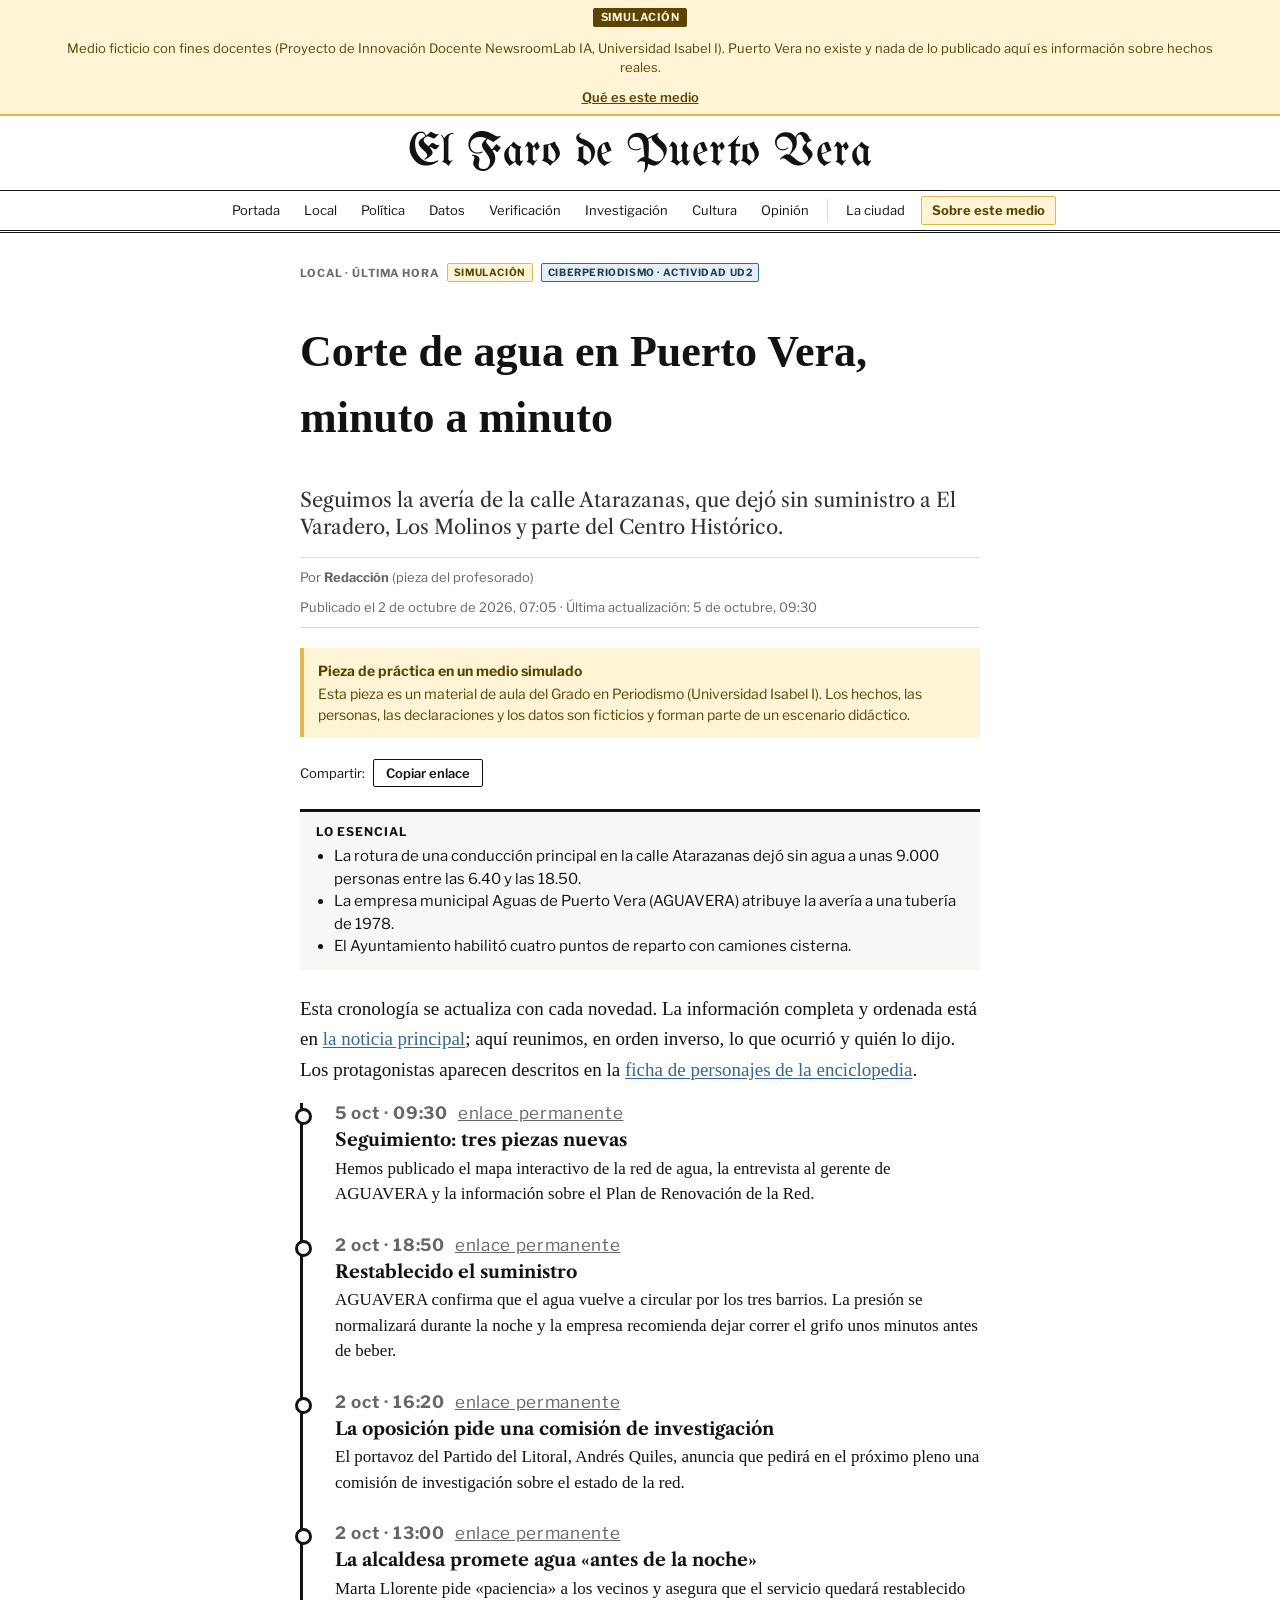
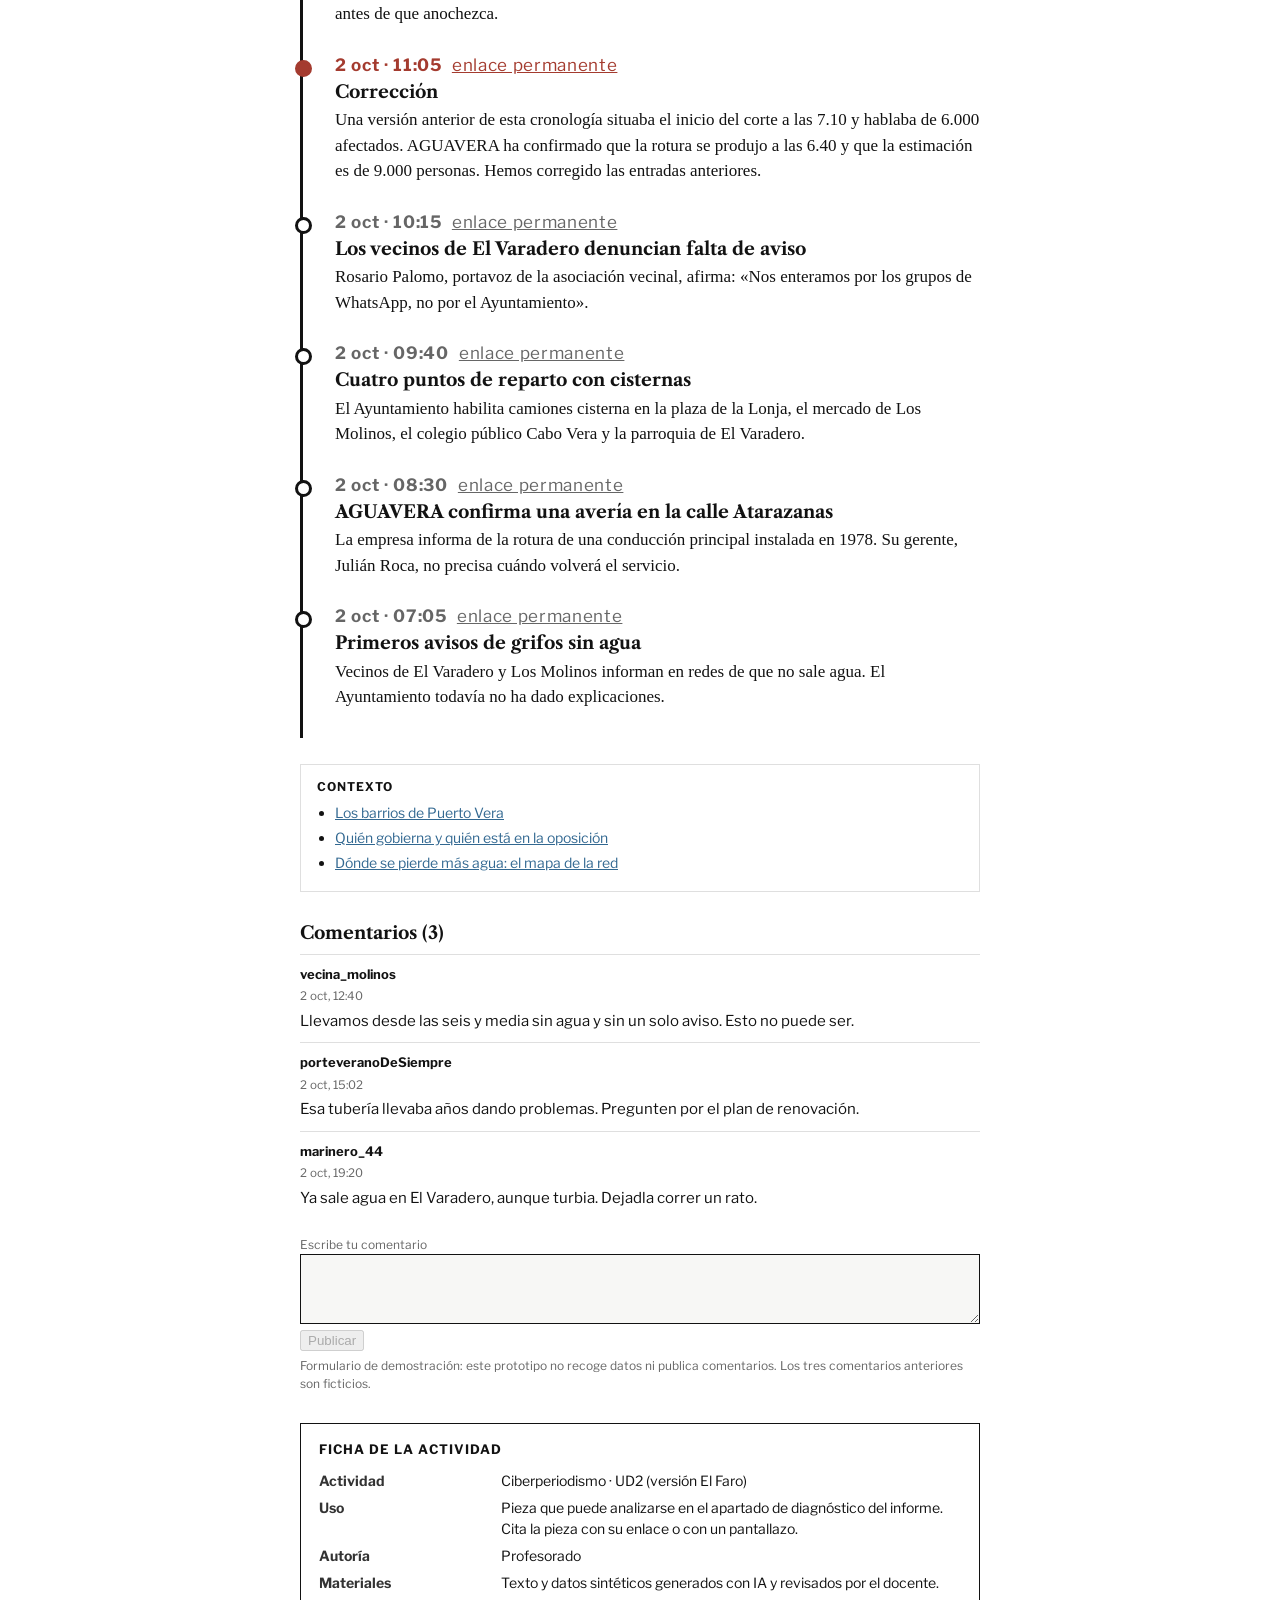
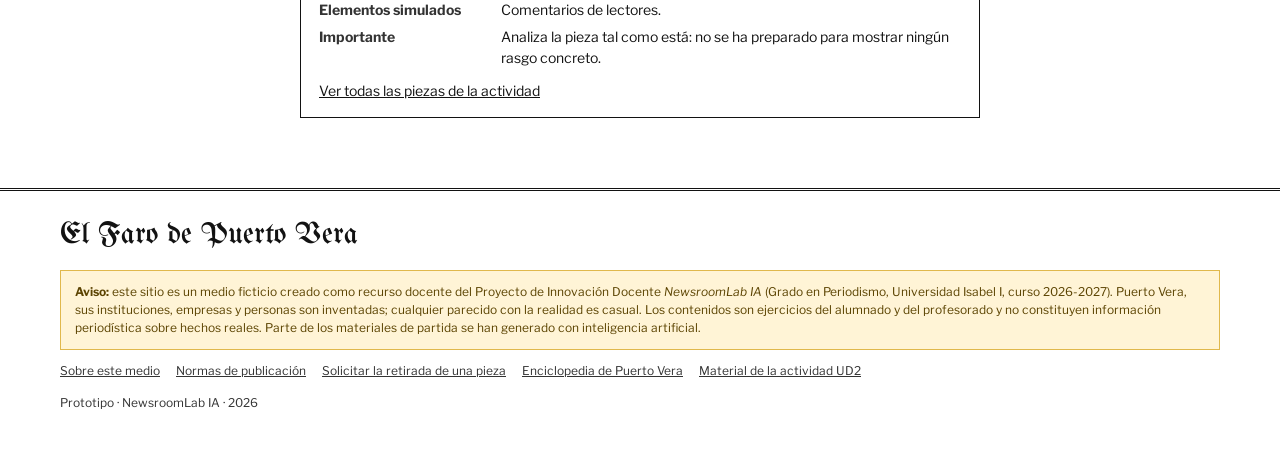
==== 2026-10-corte-agua-cronologia.html @ e2a590fd "Piezas de la actividad UD2 de Ciberperiodismo y retirada de etiquetas de módulo - Añade cuatro pieza" ====
<!doctype html>
<html lang="es">
<head>
<meta charset="utf-8">
<meta name="viewport" content="width=device-width, initial-scale=1">
<meta name="robots" content="noindex, nofollow">
<title>[Simulación] Corte de agua en Puerto Vera, minuto a minuto · El Faro de Puerto Vera</title>
<meta name="description" content="Cronología del corte de agua de la calle Atarazanas. Pieza de práctica de un medio ficticio (NewsroomLab IA, Universidad Isabel I). No describe hechos reales.">
<link rel="preconnect" href="https://fonts.googleapis.com">
<link rel="preconnect" href="https://fonts.gstatic.com" crossorigin>
<link href="https://fonts.googleapis.com/css2?family=Libre+Caslon+Text:ital,wght@0,400;0,700;1,400&family=Libre+Franklin:wght@400;600;700&family=UnifrakturMaguntia&display=swap" rel="stylesheet">
<link rel="stylesheet" href="assets/css/style.css">
<link rel="stylesheet" href="assets/css/actividad.css">
</head>
<body>

<div class="sim-bar" role="note">
  <div class="wrap">
    <strong>SIMULACIÓN</strong>
    <span>Medio ficticio con fines docentes (Proyecto de Innovación Docente NewsroomLab IA, Universidad Isabel I). Puerto Vera no existe y nada de lo publicado aquí es información sobre hechos reales.</span>
    <a href="sobre.html">Qué es este medio</a>
  </div>
</div>

<header class="wrap">
  <div class="masthead" style="padding-top:14px">
    <a href="index.html"><h1 style="font-size:clamp(30px,5vw,46px)">El Faro de Puerto Vera</h1></a>
  </div>
</header>

<nav class="mainnav" aria-label="Secciones" style="margin-top:10px;border-top:1px solid #121212">
  <div class="wrap">
    <ul>
      <li><a href="index.html">Portada</a></li>
      <li><a href="index.html#local">Local</a></li>
      <li><a href="index.html#local">Política</a></li>
      <li><a href="index.html#datos">Datos</a></li>
      <li><a href="index.html#verificacion">Verificación</a></li>
      <li><a href="index.html#investigacion">Investigación</a></li>
      <li><a href="index.html#cultura">Cultura</a></li>
      <li><a href="index.html#opinion">Opinión</a></li>
      <li class="sep" aria-hidden="true"></li>
      <li><a href="puerto-vera.html">La ciudad</a></li>
      <li><a href="sobre.html" class="about">Sobre este medio</a></li>
    </ul>
  </div>
</nav>

<main class="wrap">
  <article class="article">
    <p class="kicker">Local · Última hora <span class="badge-sim">Simulación</span> <span class="badge-act">Ciberperiodismo · Actividad UD2</span></p>
    <h1 class="hl hl-xl">Corte de agua en Puerto Vera, minuto a minuto</h1>
    <p class="dek">Seguimos la avería de la calle Atarazanas, que dejó sin suministro a El Varadero, Los Molinos y parte del Centro Histórico.</p>

    <div class="meta">
      <span>Por <strong>Redacción</strong> (pieza del profesorado)</span>
      <span>Publicado el 2 de octubre de 2026, 07:05 · Última actualización: 5 de octubre, 09:30</span>
    </div>

    <div class="inline-sim">
      <strong>Pieza de práctica en un medio simulado</strong>
      Esta pieza es un material de aula del Grado en Periodismo (Universidad Isabel I). Los hechos, las personas, las declaraciones y los datos son ficticios y forman parte de un escenario didáctico.
    </div>

    <div class="share-row">
      <span>Compartir:</span>
      <button type="button" id="copy-link">Copiar enlace</button>
      <span id="copy-ok" class="ok" role="status" aria-live="polite"></span>
    </div>

    <div class="keypoints">
      <h2>Lo esencial</h2>
      <ul>
        <li>La rotura de una conducción principal en la calle Atarazanas dejó sin agua a unas 9.000 personas entre las 6.40 y las 18.50.</li>
        <li>La empresa municipal <a href="puerto-vera.html#economia">Aguas de Puerto Vera (AGUAVERA)</a> atribuye la avería a una tubería de 1978.</li>
        <li>El Ayuntamiento habilitó cuatro puntos de reparto con camiones cisterna.</li>
      </ul>
    </div>

    <div class="body">
      <p>Esta cronología se actualiza con cada novedad. La información completa y ordenada está en <a href="noticia.html">la noticia principal</a>; aquí reunimos, en orden inverso, lo que ocurrió y quién lo dijo. Los protagonistas aparecen descritos en la <a href="puerto-vera.html#personajes">ficha de personajes de la enciclopedia</a>.</p>
    </div>

    <ol class="timeline" aria-label="Cronología, de lo más reciente a lo más antiguo">
      <li id="h0905-5">
        <p class="when"><span>5 oct · 09:30</span><a class="perma" href="#h0905-5">enlace permanente</a></p>
        <h3>Seguimiento: tres piezas nuevas</h3>
        <p>Hemos publicado el <a href="2026-10-red-agua-mapa-interactivo.html">mapa interactivo de la red de agua</a>, la <a href="2026-10-entrevista-gerente-aguavera.html">entrevista al gerente de AGUAVERA</a> y la información sobre el <a href="2026-10-plan-renovacion-red-agua.html">Plan de Renovación de la Red</a>.</p>
      </li>
      <li id="h1850">
        <p class="when"><span>2 oct · 18:50</span><a class="perma" href="#h1850">enlace permanente</a></p>
        <h3>Restablecido el suministro</h3>
        <p>AGUAVERA confirma que el agua vuelve a circular por los tres barrios. La presión se normalizará durante la noche y la empresa recomienda dejar correr el grifo unos minutos antes de beber.</p>
      </li>
      <li id="h1620">
        <p class="when"><span>2 oct · 16:20</span><a class="perma" href="#h1620">enlace permanente</a></p>
        <h3>La oposición pide una comisión de investigación</h3>
        <p>El portavoz del Partido del Litoral, Andrés Quiles, anuncia que pedirá en el próximo pleno una comisión de investigación sobre el estado de la red.</p>
      </li>
      <li id="h1300">
        <p class="when"><span>2 oct · 13:00</span><a class="perma" href="#h1300">enlace permanente</a></p>
        <h3>La alcaldesa promete agua «antes de la noche»</h3>
        <p>Marta Llorente pide «paciencia» a los vecinos y asegura que el servicio quedará restablecido antes de que anochezca.</p>
      </li>
      <li id="h1105" class="fix">
        <p class="when"><span>2 oct · 11:05</span><a class="perma" href="#h1105">enlace permanente</a></p>
        <h3>Corrección</h3>
        <p>Una versión anterior de esta cronología situaba el inicio del corte a las 7.10 y hablaba de 6.000 afectados. AGUAVERA ha confirmado que la rotura se produjo a las 6.40 y que la estimación es de 9.000 personas. Hemos corregido las entradas anteriores.</p>
      </li>
      <li id="h1015">
        <p class="when"><span>2 oct · 10:15</span><a class="perma" href="#h1015">enlace permanente</a></p>
        <h3>Los vecinos de El Varadero denuncian falta de aviso</h3>
        <p>Rosario Palomo, portavoz de la asociación vecinal, afirma: «Nos enteramos por los grupos de WhatsApp, no por el Ayuntamiento».</p>
      </li>
      <li id="h0940">
        <p class="when"><span>2 oct · 09:40</span><a class="perma" href="#h0940">enlace permanente</a></p>
        <h3>Cuatro puntos de reparto con cisternas</h3>
        <p>El Ayuntamiento habilita camiones cisterna en la plaza de la Lonja, el mercado de Los Molinos, el colegio público Cabo Vera y la parroquia de El Varadero.</p>
      </li>
      <li id="h0830">
        <p class="when"><span>2 oct · 08:30</span><a class="perma" href="#h0830">enlace permanente</a></p>
        <h3>AGUAVERA confirma una avería en la calle Atarazanas</h3>
        <p>La empresa informa de la rotura de una conducción principal instalada en 1978. Su gerente, Julián Roca, no precisa cuándo volverá el servicio.</p>
      </li>
      <li id="h0705">
        <p class="when"><span>2 oct · 07:05</span><a class="perma" href="#h0705">enlace permanente</a></p>
        <h3>Primeros avisos de grifos sin agua</h3>
        <p>Vecinos de El Varadero y Los Molinos informan en redes de que no sale agua. El Ayuntamiento todavía no ha dado explicaciones.</p>
      </li>
    </ol>

    <aside class="sidebox" aria-label="Contexto">
      <h2>Contexto</h2>
      <ul>
        <li><a href="puerto-vera.html#geografia">Los barrios de Puerto Vera</a></li>
        <li><a href="puerto-vera.html#politica">Quién gobierna y quién está en la oposición</a></li>
        <li><a href="2026-10-red-agua-mapa-interactivo.html">Dónde se pierde más agua: el mapa de la red</a></li>
      </ul>
    </aside>

    <section class="comments" aria-label="Comentarios">
      <h2>Comentarios (3)</h2>
      <div class="c"><b>vecina_molinos</b> <small>2 oct, 12:40</small><p>Llevamos desde las seis y media sin agua y sin un solo aviso. Esto no puede ser.</p></div>
      <div class="c"><b>porteveranoDeSiempre</b> <small>2 oct, 15:02</small><p>Esa tubería llevaba años dando problemas. Pregunten por el plan de renovación.</p></div>
      <div class="c"><b>marinero_44</b> <small>2 oct, 19:20</small><p>Ya sale agua en El Varadero, aunque turbia. Dejadla correr un rato.</p></div>
      <form onsubmit="return false" aria-label="Formulario de comentario (demostración)">
        <label for="cm1" class="demo">Escribe tu comentario</label>
        <textarea id="cm1" disabled></textarea>
        <button type="button" disabled>Publicar</button>
        <p class="demo">Formulario de demostración: este prototipo no recoge datos ni publica comentarios. Los tres comentarios anteriores son ficticios.</p>
      </form>
    </section>

    <section class="brief-card" aria-label="Ficha de la actividad">
      <h2>Ficha de la actividad</h2>
      <dl>
        <dt>Actividad</dt><dd>Ciberperiodismo · UD2 (versión El Faro)</dd>
        <dt>Uso</dt><dd>Pieza que puede analizarse en el apartado de diagnóstico del informe. Cita la pieza con su enlace o con un pantallazo.</dd>
        <dt>Autoría</dt><dd>Profesorado</dd>
        <dt>Materiales</dt><dd>Texto y datos sintéticos generados con IA y revisados por el docente.</dd>
        <dt>Elementos simulados</dt><dd>Comentarios de lectores.</dd>
        <dt>Importante</dt><dd>Analiza la pieza tal como está: no se ha preparado para mostrar ningún rasgo concreto.</dd>
      </dl>
      <p style="margin:12px 0 0"><a class="inl" href="ciberperiodismo-ud2.html" style="text-decoration:underline">Ver todas las piezas de la actividad</a></p>
    </section>

  </article>
</main>

<footer class="site-footer">
  <div class="wrap">
    <p class="footer-name">El Faro de Puerto Vera</p>
    <div class="legal">
      <strong>Aviso:</strong> este sitio es un medio ficticio creado como recurso docente del Proyecto de Innovación Docente <em>NewsroomLab IA</em> (Grado en Periodismo, Universidad Isabel I, curso 2026-2027). Puerto Vera, sus instituciones, empresas y personas son inventadas; cualquier parecido con la realidad es casual. Los contenidos son ejercicios del alumnado y del profesorado y no constituyen información periodística sobre hechos reales. Parte de los materiales de partida se han generado con inteligencia artificial.
    </div>
    <nav aria-label="Pie">
      <a href="sobre.html">Sobre este medio</a>
      <a href="sobre.html#normas">Normas de publicación</a>
      <a href="sobre.html#retirada">Solicitar la retirada de una pieza</a>
      <a href="puerto-vera.html">Enciclopedia de Puerto Vera</a>
      <a href="ciberperiodismo-ud2.html">Material de la actividad UD2</a>
    </nav>
    <p style="margin-top:14px">Prototipo · NewsroomLab IA · 2026</p>
  </div>
</footer>
<script>
(function () {
  var b = document.getElementById('copy-link');
  if (!b) return;
  b.addEventListener('click', function () {
    var ok = document.getElementById('copy-ok');
    function done(t) { ok.textContent = t; setTimeout(function () { ok.textContent = ''; }, 2500); }
    if (navigator.clipboard && navigator.clipboard.writeText) {
      navigator.clipboard.writeText(location.href.split('#')[0]).then(function () { done('Enlace copiado'); }, function () { done('No se pudo copiar'); });
    } else { done('Copia la dirección desde la barra del navegador'); }
  });
})();
</script>
</body>
</html>
---- assets/css/style.css ----
/* El Faro de Puerto Vera · prototipo NewsroomLab IA
   Estilo de diario clásico (cabecera gótica, titulares con serifa, rejilla con filetes) */

:root {
  --ink: #121212;
  --ink-2: #333;
  --muted: #666;
  --rule: #dfdfdf;
  --rule-strong: #121212;
  --bg: #fff;
  --paper: #f7f7f5;
  --link: #326891;
  --sim-bg: #fff4d6;
  --sim-border: #e0b84c;
  --sim-ink: #5b4300;
  --kicker: #6b6b6b;
  --masthead: "UnifrakturMaguntia", "Old English Text MT", serif;
  --serif: "Libre Caslon Text", Georgia, "Times New Roman", serif;
  --body: Georgia, "Times New Roman", serif;
  --sans: "Libre Franklin", "Helvetica Neue", Arial, sans-serif;
}

* { box-sizing: border-box; }
html { -webkit-text-size-adjust: 100%; }
body {
  margin: 0;
  background: var(--bg);
  color: var(--ink);
  font-family: var(--body);
  line-height: 1.5;
}
a { color: inherit; text-decoration: none; }
a:hover { text-decoration: underline; }
img, svg { max-width: 100%; display: block; }

.wrap { max-width: 1200px; margin: 0 auto; padding: 0 20px; }

/* ---------- Banda de simulación (en todas las páginas) ---------- */
.sim-bar {
  background: var(--sim-bg);
  border-bottom: 2px solid var(--sim-border);
  color: var(--sim-ink);
  font-family: var(--sans);
  font-size: 13px;
  line-height: 1.4;
}
.sim-bar .wrap {
  display: flex; gap: 12px; align-items: center; justify-content: center;
  padding-top: 8px; padding-bottom: 8px; text-align: center; flex-wrap: wrap;
}
.sim-bar strong {
  background: var(--sim-ink); color: var(--sim-bg);
  padding: 2px 8px; border-radius: 2px; letter-spacing: .08em; font-size: 11px;
}
.sim-bar a { text-decoration: underline; font-weight: 600; }

/* ---------- Cabecera ---------- */
.topline {
  font-family: var(--sans); font-size: 12px; color: var(--ink-2);
  display: flex; justify-content: space-between; align-items: center;
  padding: 14px 0 6px; gap: 12px; flex-wrap: wrap;
}
.topline .edition { font-weight: 700; letter-spacing: .02em; }

.masthead { text-align: center; padding: 6px 0 4px; }
.masthead a { text-decoration: none; }
.masthead h1 {
  font-family: var(--masthead);
  font-weight: 400;
  font-size: clamp(38px, 8vw, 78px);
  line-height: 1;
  margin: 0;
  letter-spacing: .01em;
}
.masthead .tagline {
  font-family: var(--serif); font-style: italic; font-size: 14px;
  color: var(--muted); margin: 8px 0 0;
}

.dateline {
  border-top: 1px solid var(--rule-strong);
  border-bottom: 1px solid var(--rule-strong);
  margin-top: 14px;
  font-family: var(--sans); font-size: 12px; font-weight: 600;
  display: flex; justify-content: space-between; gap: 12px; flex-wrap: wrap;
  padding: 6px 0;
}
.dateline .sim-tag { color: var(--sim-ink); }

/* ---------- Menú ---------- */
.mainnav {
  border-bottom: 3px double var(--rule-strong);
  font-family: var(--sans); font-size: 13px;
}
.mainnav ul {
  list-style: none; margin: 0; padding: 0;
  display: flex; justify-content: center; flex-wrap: wrap;
}
.mainnav li a {
  display: block; padding: 10px 12px; color: var(--ink);
}
.mainnav li a:hover { text-decoration: none; background: var(--paper); }
.mainnav li.sep { width: 1px; background: var(--rule); margin: 8px 6px; }
.mainnav li a.about {
  font-weight: 700; color: var(--sim-ink);
  background: var(--sim-bg); border: 1px solid var(--sim-border);
  margin: 5px 4px; padding: 4px 10px; border-radius: 2px;
}
.mainnav li a[aria-current="page"] { text-decoration: underline; text-underline-offset: 4px; }

/* ---------- Etiquetas comunes ---------- */
.kicker {
  font-family: var(--sans); font-size: 11px; font-weight: 700;
  text-transform: uppercase; letter-spacing: .08em; color: var(--kicker);
  margin: 0 0 6px; display: flex; gap: 8px; align-items: center; flex-wrap: wrap;
}
.badge-sim {
  font-family: var(--sans); font-size: 10px; font-weight: 700; letter-spacing: .06em;
  color: var(--sim-ink); background: var(--sim-bg); border: 1px solid var(--sim-border);
  padding: 1px 6px; border-radius: 2px; text-transform: uppercase;
}
.byline { font-family: var(--sans); font-size: 12px; color: var(--muted); margin: 8px 0 0; }

h2.hl, h3.hl {
  font-family: var(--serif); font-weight: 700; line-height: 1.15; margin: 0 0 8px;
}
.hl-xl { font-size: clamp(26px, 2.8vw, 34px); }
.hl-l  { font-size: 24px; }
.hl-m  { font-size: 19px; }
.hl-s  { font-size: 16px; }
.summary { font-size: 15px; color: var(--ink-2); margin: 0; }

/* ---------- Portada ---------- */
.front {
  display: grid;
  grid-template-columns: 2fr 1fr;
  gap: 0;
  padding: 20px 0;
  border-bottom: 1px solid var(--rule-strong);
}
.front > .col-main { padding-right: 24px; border-right: 1px solid var(--rule); }
.front > .col-side { padding-left: 24px; }

.lead { display: grid; grid-template-columns: 1fr 1.3fr; gap: 20px; }
.lead figure { margin: 0; }
.lead ul.bullets { margin: 12px 0 0; padding-left: 18px; font-size: 14px; color: var(--ink-2); }
.lead ul.bullets li { margin-bottom: 6px; }

.story { padding: 16px 0; border-top: 1px solid var(--rule); }
.story:first-child { border-top: 0; padding-top: 0; }

.row-2 {
  display: grid; grid-template-columns: 1fr 1fr; gap: 0;
  margin-top: 18px; border-top: 1px solid var(--rule);
}
.row-2 > article { padding: 16px 20px 0 0; }
.row-2 > article + article { padding: 16px 0 0 20px; border-left: 1px solid var(--rule); }

figure figcaption, .caption {
  font-family: var(--sans); font-size: 11px; color: var(--muted); margin-top: 6px; line-height: 1.4;
}
.ph {
  aspect-ratio: 3 / 2; width: 100%;
  background:
    repeating-linear-gradient(135deg, #ececea 0 10px, #e4e4e1 10px 20px);
  display: flex; align-items: center; justify-content: center;
  font-family: var(--sans); font-size: 11px; color: #777; text-align: center; padding: 8px;
}

.verdict {
  display: inline-block; font-family: var(--sans); font-weight: 700; font-size: 12px;
  letter-spacing: .06em; text-transform: uppercase;
  border: 2px solid var(--ink); padding: 2px 8px; margin-bottom: 8px;
}

.chart { margin: 10px 0 4px; }
.chart text { font-family: var(--sans); font-size: 11px; fill: var(--ink-2); }

.most-read ol { margin: 0; padding: 0; list-style: none; counter-reset: mr; }
.most-read li {
  counter-increment: mr; display: grid; grid-template-columns: 28px 1fr; gap: 8px;
  padding: 10px 0; border-top: 1px solid var(--rule);
  font-family: var(--serif); font-size: 15px; font-weight: 700; line-height: 1.25;
}
.most-read li::before {
  content: counter(mr); font-family: var(--serif); font-size: 22px; color: #9a9a9a; line-height: 1;
}

.opinion .author { font-family: var(--sans); font-size: 12px; font-weight: 700; text-transform: uppercase; letter-spacing: .05em; margin: 0 0 4px; }

/* Secciones inferiores */
.section-block { padding: 22px 0; border-bottom: 1px solid var(--rule-strong); }
.section-head {
  display: flex; justify-content: space-between; align-items: baseline;
  border-top: 2px solid var(--ink); padding-top: 6px; margin-bottom: 14px;
}
.section-head h2 { font-family: var(--sans); font-size: 15px; font-weight: 700; margin: 0; letter-spacing: .02em; }
.section-head span { font-family: var(--sans); font-size: 12px; color: var(--muted); }
.grid-4 { display: grid; grid-template-columns: repeat(4, 1fr); gap: 24px; }

/* Recuadro "qué es este medio" en portada */
.about-box {
  background: var(--sim-bg); border: 1px solid var(--sim-border);
  padding: 16px; font-family: var(--sans); font-size: 13px; color: var(--sim-ink);
  margin-top: 16px;
}
.about-box h3 { margin: 0 0 6px; font-size: 14px; }
.about-box p { margin: 0 0 8px; }
.about-box a { text-decoration: underline; font-weight: 700; }

/* ---------- Pie ---------- */
.site-footer {
  margin-top: 30px; border-top: 3px double var(--rule-strong);
  font-family: var(--sans); font-size: 12px; color: var(--ink-2);
  padding: 22px 0 40px;
}
.site-footer .footer-name { font-family: var(--masthead); font-size: 30px; margin: 0 0 10px; color: var(--ink); }
.site-footer .legal {
  background: var(--sim-bg); border: 1px solid var(--sim-border); color: var(--sim-ink);
  padding: 12px 14px; margin: 12px 0;
}
.site-footer nav { display: flex; gap: 16px; flex-wrap: wrap; margin-top: 10px; }
.site-footer nav a { text-decoration: underline; }

/* ---------- Página de noticia ---------- */
.article { max-width: 680px; margin: 0 auto; padding: 30px 0 10px; }
.article .hl-xl { font-size: clamp(28px, 4.4vw, 44px); }
.article .dek { font-family: var(--serif); font-size: 20px; color: var(--ink-2); line-height: 1.35; margin: 0 0 16px; }
.article .meta {
  font-family: var(--sans); font-size: 13px; color: var(--muted);
  border-top: 1px solid var(--rule); border-bottom: 1px solid var(--rule);
  padding: 10px 0; margin: 16px 0 20px; display: flex; justify-content: space-between; gap: 10px; flex-wrap: wrap;
}
.article .body p { font-size: 19px; line-height: 1.6; margin: 0 0 18px; }
.article .body h2 { font-family: var(--serif); font-size: 22px; margin: 28px 0 10px; }
.article .body blockquote {
  margin: 24px 0; padding: 0 0 0 16px; border-left: 3px solid var(--ink);
  font-family: var(--serif); font-style: italic; font-size: 20px;
}
.inline-sim {
  background: var(--sim-bg); border-left: 4px solid var(--sim-border);
  font-family: var(--sans); font-size: 14px; color: var(--sim-ink);
  padding: 12px 14px; margin: 0 0 22px;
}
.inline-sim strong { display: block; margin-bottom: 2px; }

.brief-card {
  border: 1px solid var(--ink); padding: 16px 18px; margin: 30px 0;
  font-family: var(--sans); font-size: 14px;
}
.brief-card h2 { font-family: var(--sans) !important; font-size: 13px !important; text-transform: uppercase; letter-spacing: .08em; margin: 0 0 10px !important; }
.brief-card dl { display: grid; grid-template-columns: 170px 1fr; gap: 6px 12px; margin: 0; }
.brief-card dt { font-weight: 700; color: var(--ink-2); }
.brief-card dd { margin: 0; }

/* ---------- Página "Sobre este medio" ---------- */
.page { max-width: 760px; margin: 0 auto; padding: 30px 0 10px; }
.page h1 { font-family: var(--serif); font-size: clamp(30px, 4.4vw, 42px); line-height: 1.1; margin: 0 0 12px; }
.page .dek { font-family: var(--serif); font-size: 20px; color: var(--ink-2); margin: 0 0 24px; }
.page h2 { font-family: var(--serif); font-size: 24px; margin: 34px 0 10px; padding-top: 10px; border-top: 1px solid var(--rule); }
.page p, .page li { font-size: 17px; line-height: 1.6; }
.notice-big {
  background: var(--sim-bg); border: 2px solid var(--sim-border); color: var(--sim-ink);
  padding: 18px 20px; font-family: var(--sans); font-size: 15px; line-height: 1.5;
}
.notice-big p { font-size: 15px; margin: 0 0 8px; }
.notice-big p:last-child { margin: 0; }
table.plain { width: 100%; border-collapse: collapse; font-family: var(--sans); font-size: 14px; margin: 12px 0; }
table.plain th, table.plain td { text-align: left; padding: 8px 10px; border-bottom: 1px solid var(--rule); vertical-align: top; }
table.plain th { border-bottom: 2px solid var(--ink); font-size: 12px; text-transform: uppercase; letter-spacing: .05em; }

/* ---------- Responsive ---------- */
@media (max-width: 900px) {
  .front { grid-template-columns: 1fr; }
  .front > .col-main { padding-right: 0; border-right: 0; }
  .front > .col-side { padding-left: 0; margin-top: 20px; border-top: 1px solid var(--rule-strong); padding-top: 16px; }
  .grid-4 { grid-template-columns: 1fr 1fr; }
}
@media (max-width: 640px) {
  .wrap { padding: 0 16px; }
  .lead { grid-template-columns: 1fr; }
  .row-2 { grid-template-columns: 1fr; }
  .row-2 > article { padding: 16px 0 0; }
  .row-2 > article + article { padding: 16px 0 0; border-left: 0; border-top: 1px solid var(--rule); margin-top: 16px; }
  .grid-4 { grid-template-columns: 1fr; }

  .mainnav ul { justify-content: flex-start; overflow-x: auto; flex-wrap: nowrap; }
  .mainnav li { flex: 0 0 auto; }
  .brief-card dl { grid-template-columns: 1fr; }
  .brief-card dd { margin-bottom: 8px; }
  .topline .tl-right { display: none; }
}
---- assets/css/actividad.css ----
/* El Faro de Puerto Vera · estilos de las piezas de actividad del aula (NewsroomLab IA) */

/* Etiqueta de actividad (distinta de la de simulación) */
.badge-act {
  font-family: var(--sans); font-size: 10px; font-weight: 700; letter-spacing: .06em;
  color: #1d3f58; background: #e6eff6; border: 1px solid #326891;
  padding: 1px 6px; border-radius: 2px; text-transform: uppercase;
}

/* Cuerpo ancho para piezas con componentes (mapa, infografía) */
.article.wide { max-width: 900px; }
.article.wide .body p { max-width: 680px; }

/* Enlaces dentro del cuerpo */
.article .body a, .page a.inl { color: var(--link); text-decoration: underline; text-underline-offset: 2px; }

/* Compartir */
.share-row { display: flex; gap: 8px; align-items: center; flex-wrap: wrap; font-family: var(--sans); font-size: 13px; margin: 0 0 22px; }
.share-row button, .controls button {
  font: 600 13px var(--sans); color: var(--ink); background: #fff;
  border: 1px solid var(--ink); padding: 5px 12px; border-radius: 2px; cursor: pointer;
}
.share-row button:hover, .controls button:hover { background: var(--paper); }
.share-row .ok { color: #2e7d32; }

/* Resumen "lo esencial" */
.keypoints { border-top: 3px solid var(--ink); background: var(--paper); padding: 12px 16px; margin: 0 0 24px; font-family: var(--sans); font-size: 15px; }
.keypoints h2 { font: 700 12px var(--sans); text-transform: uppercase; letter-spacing: .08em; margin: 0 0 6px; }
.keypoints ul { margin: 0; padding-left: 18px; }

/* Cronología */
.timeline { list-style: none; margin: 0 0 26px; padding: 0 0 0 18px; border-left: 3px solid var(--ink); }
.timeline > li { position: relative; padding: 0 0 22px 14px; }
.timeline > li::before { content: ""; position: absolute; left: -26px; top: 5px; width: 11px; height: 11px; background: #fff; border: 3px solid var(--ink); border-radius: 50%; }
.timeline .when { font: 700 12px var(--sans); letter-spacing: .04em; color: var(--muted); margin: 0 0 2px; display: flex; gap: 10px; flex-wrap: wrap; align-items: baseline; }
.timeline .when a.perma { font-weight: 400; text-decoration: underline; }
.timeline h3 { font: 700 18px var(--serif); margin: 0 0 4px; line-height: 1.25; }
.timeline p { font-size: 17px !important; margin: 0 0 6px !important; }
.timeline li.fix::before { border-color: #a43b2f; background: #a43b2f; }
.timeline li.fix .when { color: #a43b2f; }
.timeline li:target h3 { background: var(--sim-bg); }

/* Contexto y relacionadas */
.sidebox { border: 1px solid var(--rule); padding: 14px 16px; margin: 26px 0; font-family: var(--sans); font-size: 14px; }
.sidebox h2 { font: 700 12px var(--sans) !important; text-transform: uppercase; letter-spacing: .08em; margin: 0 0 8px !important; }
.sidebox ul { margin: 0; padding-left: 18px; }
.sidebox li { margin-bottom: 4px; }
.sidebox a { color: var(--link); text-decoration: underline; }

/* Comentarios */
.comments { margin: 30px 0; font-family: var(--sans); font-size: 14px; }
.comments h2 { font: 700 18px var(--serif) !important; margin: 0 0 10px !important; }
.comments .c { border-top: 1px solid var(--rule); padding: 10px 0; }
.comments .c b { display: block; font-size: 13px; }
.comments .c small { color: var(--muted); }
.comments .c p { font-size: 15px !important; margin: 4px 0 0 !important; }
.comments form { margin-top: 14px; }
.comments textarea { width: 100%; min-height: 70px; font: 15px var(--sans); padding: 8px; border: 1px solid var(--rule-strong); background: var(--paper); }
.comments .demo { font-size: 12px; color: var(--muted); margin-top: 6px; }
.comments .closed { background: var(--paper); border: 1px solid var(--rule); padding: 10px 12px; }

/* Mapa interactivo */
.controls { display: flex; flex-wrap: wrap; gap: 8px 16px; align-items: center; font-family: var(--sans); font-size: 13px; margin: 0 0 12px; }
.controls .group { display: flex; gap: 0; }
.controls .group button { border-radius: 0; margin-left: -1px; }
.controls .group button:first-child { border-radius: 2px 0 0 2px; margin-left: 0; }
.controls .group button:last-child { border-radius: 0 2px 2px 0; }
.controls button[aria-pressed="true"] { background: var(--ink); color: #fff; }
.controls select { font: 14px var(--sans); padding: 5px 8px; border: 1px solid var(--ink); background: #fff; }
.mapgrid { display: grid; grid-template-columns: 1.7fr 1fr; gap: 20px; align-items: start; }
.mapbox svg { width: 100%; height: auto; background: #eef3f6; border: 1px solid var(--rule); }
.mapbox .barrio { stroke: #fff; stroke-width: 3; cursor: pointer; transition: opacity .15s; }
.mapbox .barrio:hover { opacity: .85; }
.mapbox .barrio:focus { outline: none; stroke: var(--ink); stroke-width: 4; }
.mapbox .barrio.sel { stroke: var(--ink); stroke-width: 4; }
.mapbox text { font-family: var(--sans); font-size: 12px; font-weight: 700; pointer-events: none; }
.legend { display: flex; align-items: center; gap: 4px; font: 11px var(--sans); color: var(--ink-2); margin-top: 8px; flex-wrap: wrap; }
.legend i { display: inline-block; width: 38px; height: 12px; border: 1px solid #fff; }
.legend span { margin-right: 6px; }
.panel { border: 1px solid var(--ink); padding: 14px 16px; font-family: var(--sans); font-size: 14px; min-height: 230px; }
.panel h3 { font: 700 20px var(--serif); margin: 0 0 8px; }
.panel dl { display: grid; grid-template-columns: 1fr auto; gap: 4px 12px; margin: 0 0 10px; }
.panel dt { color: var(--ink-2); }
.panel dd { margin: 0; font-weight: 700; text-align: right; }
.panel .flag { background: var(--sim-bg); border-left: 4px solid var(--sim-border); color: var(--sim-ink); padding: 6px 10px; margin: 8px 0 0; font-size: 13px; }
.panel .flag a { text-decoration: underline; font-weight: 700; }
details.datos { font-family: var(--sans); font-size: 14px; margin: 18px 0; }
details.datos summary { cursor: pointer; font-weight: 700; }

/* Infografía y galería */
.infog { margin: 22px 0; }
.infog svg text { font-family: var(--sans); font-size: 12px; fill: var(--ink); }
.gallery { display: grid; grid-template-columns: repeat(3, 1fr); gap: 14px; margin: 18px 0; }
.gallery figure { margin: 0; }

/* Audio simulado */
.audio-mock { display: flex; align-items: center; gap: 14px; border: 1px solid var(--ink); padding: 12px 14px; margin: 0 0 22px; font-family: var(--sans); font-size: 14px; background: var(--paper); }
.audio-mock .play { width: 38px; height: 38px; border-radius: 50%; background: var(--ink); position: relative; flex: 0 0 auto; }
.audio-mock .play::after { content: ""; position: absolute; left: 15px; top: 11px; border-left: 12px solid #fff; border-top: 8px solid transparent; border-bottom: 8px solid transparent; }
.audio-mock .bar { flex: 1; height: 6px; background: #cfcfcf; position: relative; }
.audio-mock small { color: var(--muted); display: block; }

/* Pieza en formato papel */
.article.printcopy { max-width: 560px; }
.article.printcopy .body p { text-align: justify; font-size: 17px; line-height: 1.5; }
.article.printcopy .hl-xl { text-transform: uppercase; font-size: clamp(22px, 3.2vw, 32px); }
.article.printcopy .dek { font-size: 17px; }
.article.printcopy .meta { font-size: 12px; }

/* Índice de la actividad */
.piece-list { list-style: none; margin: 0; padding: 0; }
.piece-list li { border-top: 1px solid var(--rule); padding: 14px 0; }
.piece-list li:last-child { border-bottom: 1px solid var(--rule); }
.piece-list h3 { font: 700 20px var(--serif); margin: 4px 0; }
.piece-list h3 a { text-decoration: underline; text-underline-offset: 3px; }
.piece-list p { font-size: 15px !important; margin: 0 !important; color: var(--ink-2); }
.piece-list .when { font: 12px var(--sans); color: var(--muted); }

@media (max-width: 760px) {
  .mapgrid { grid-template-columns: 1fr; }
  .gallery { grid-template-columns: 1fr; }
}
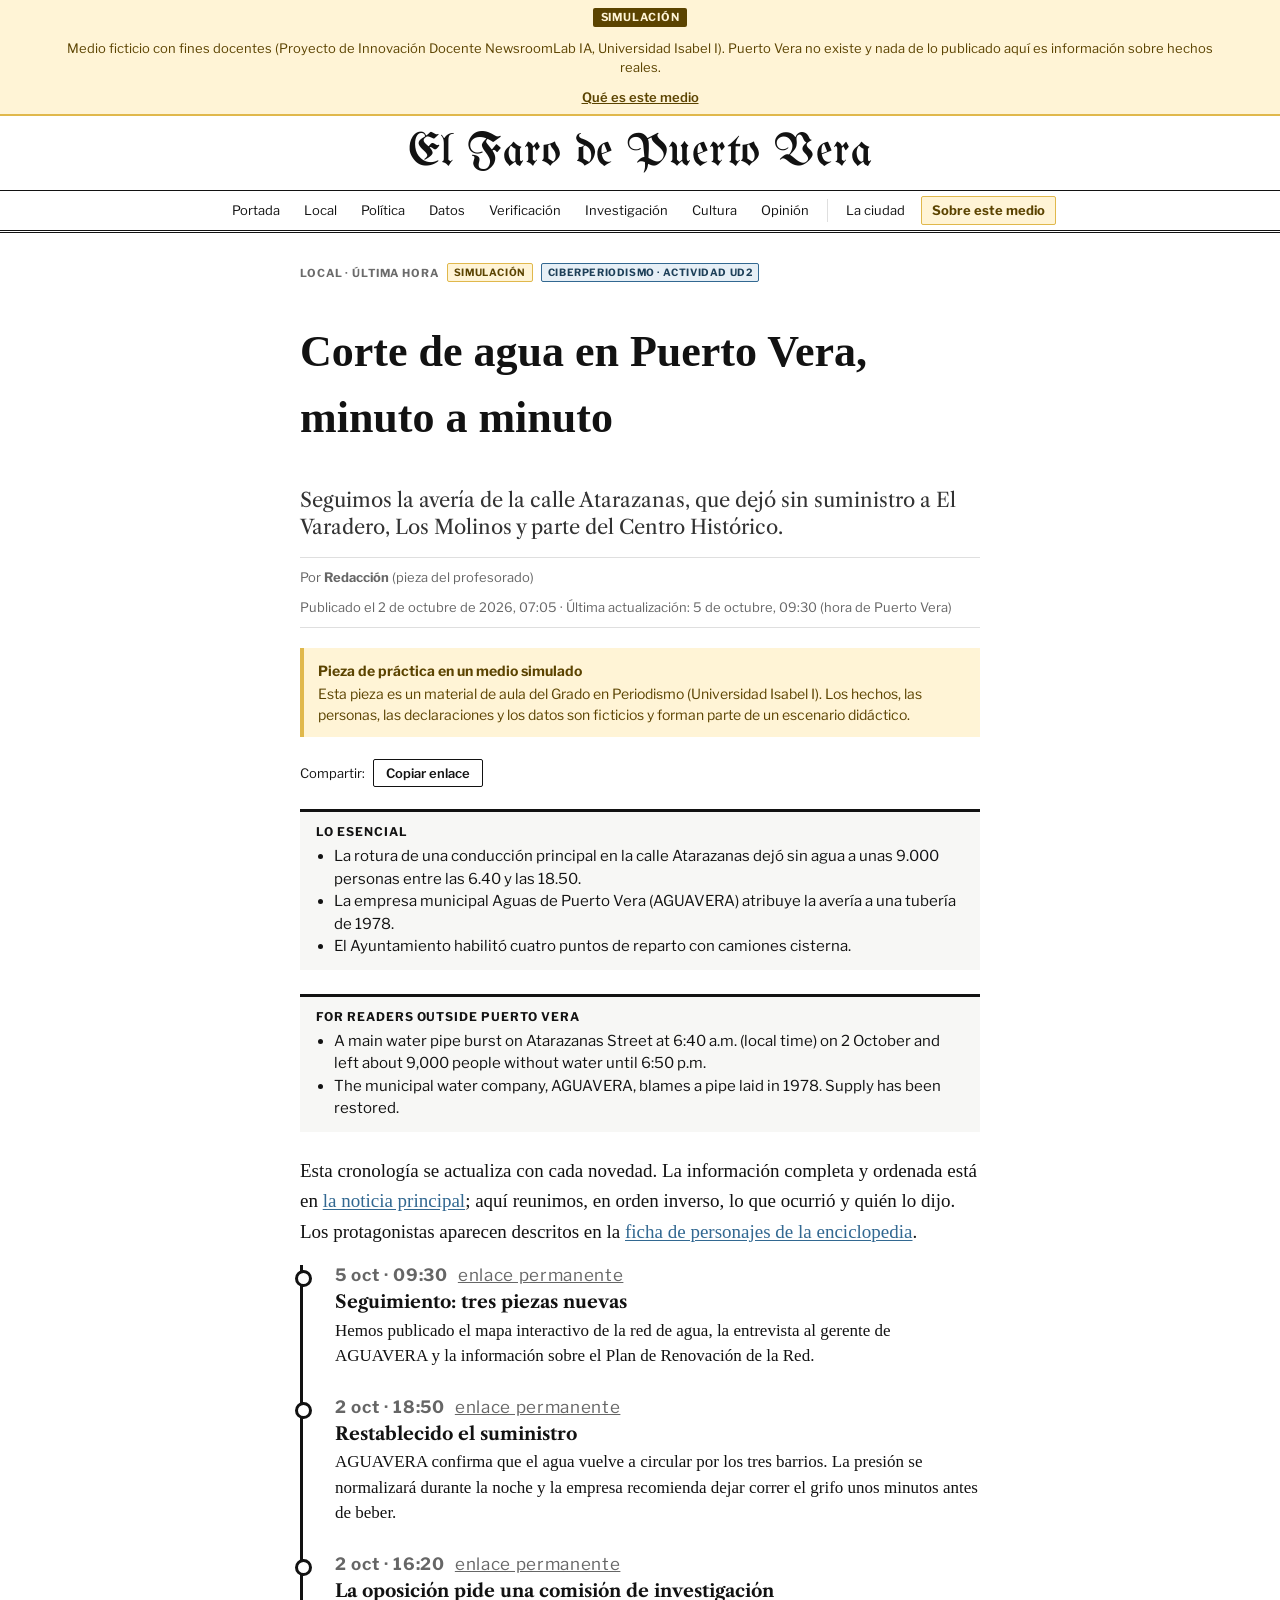
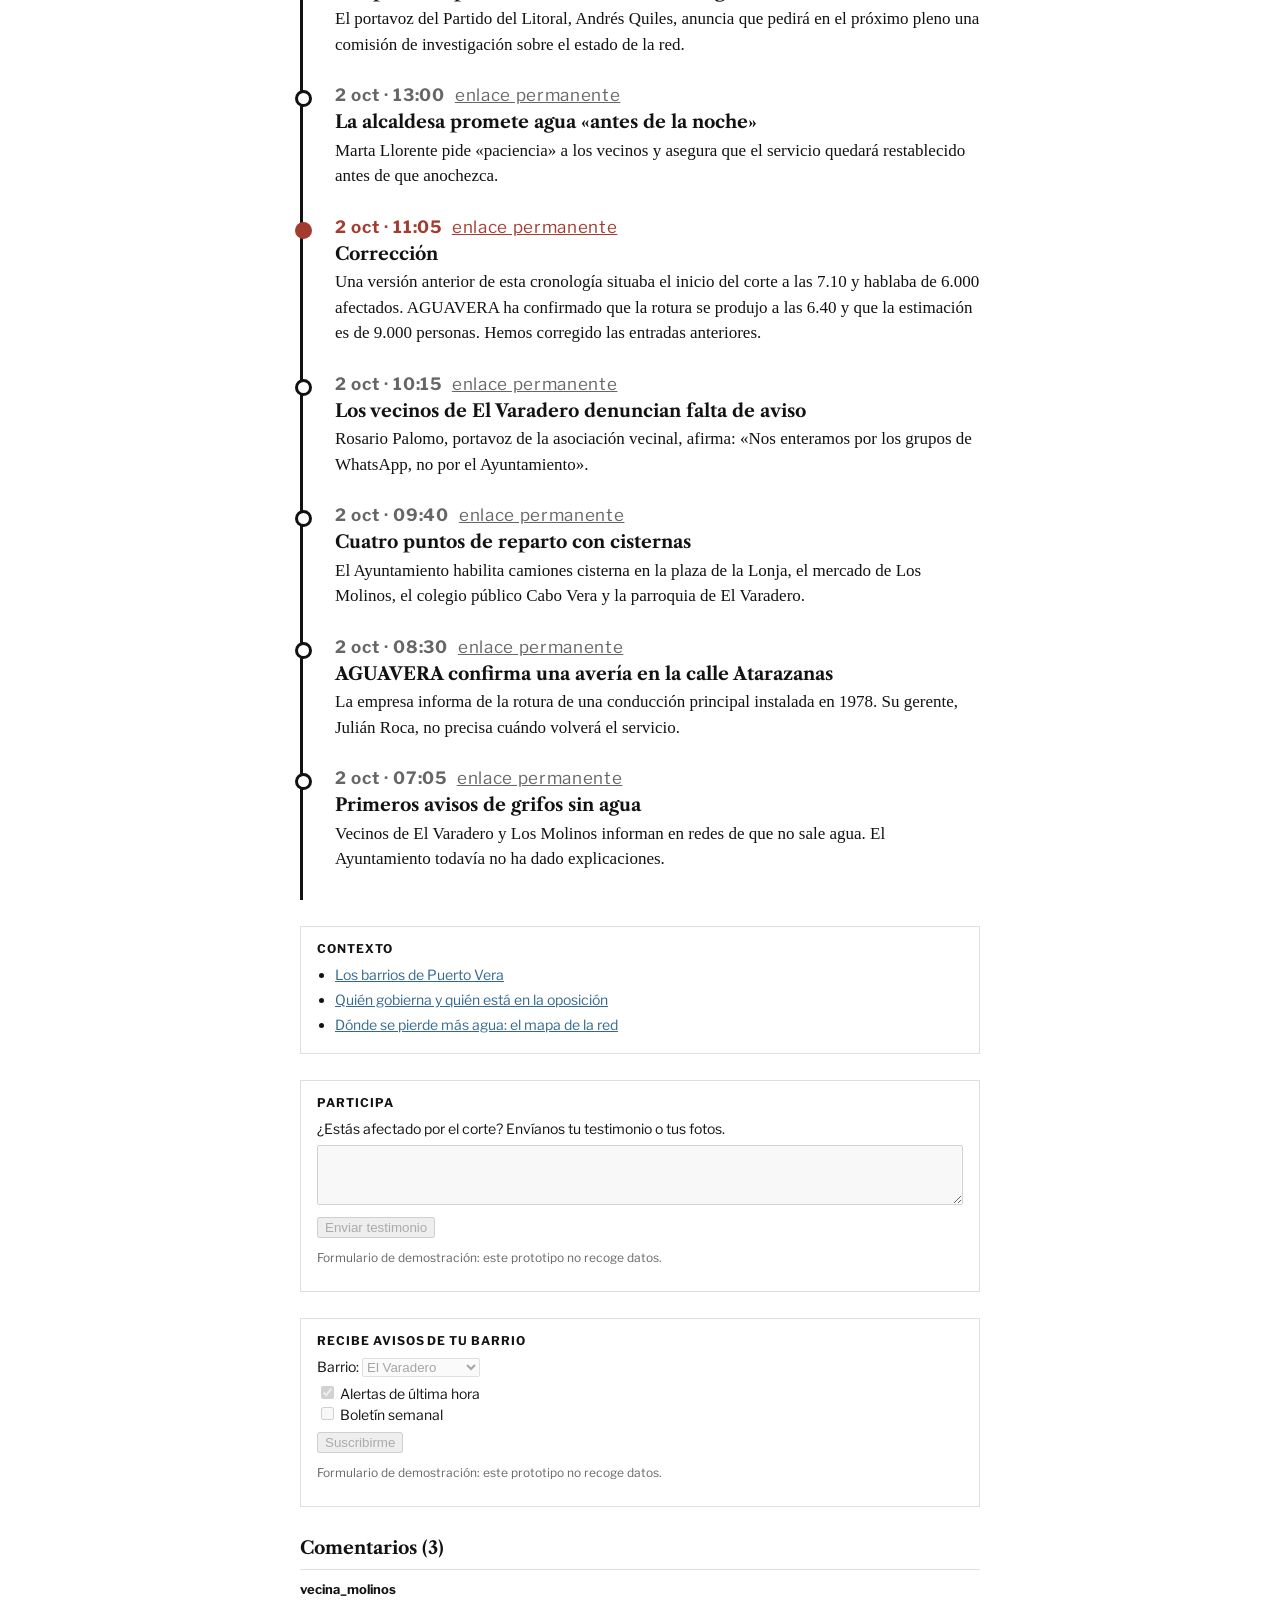
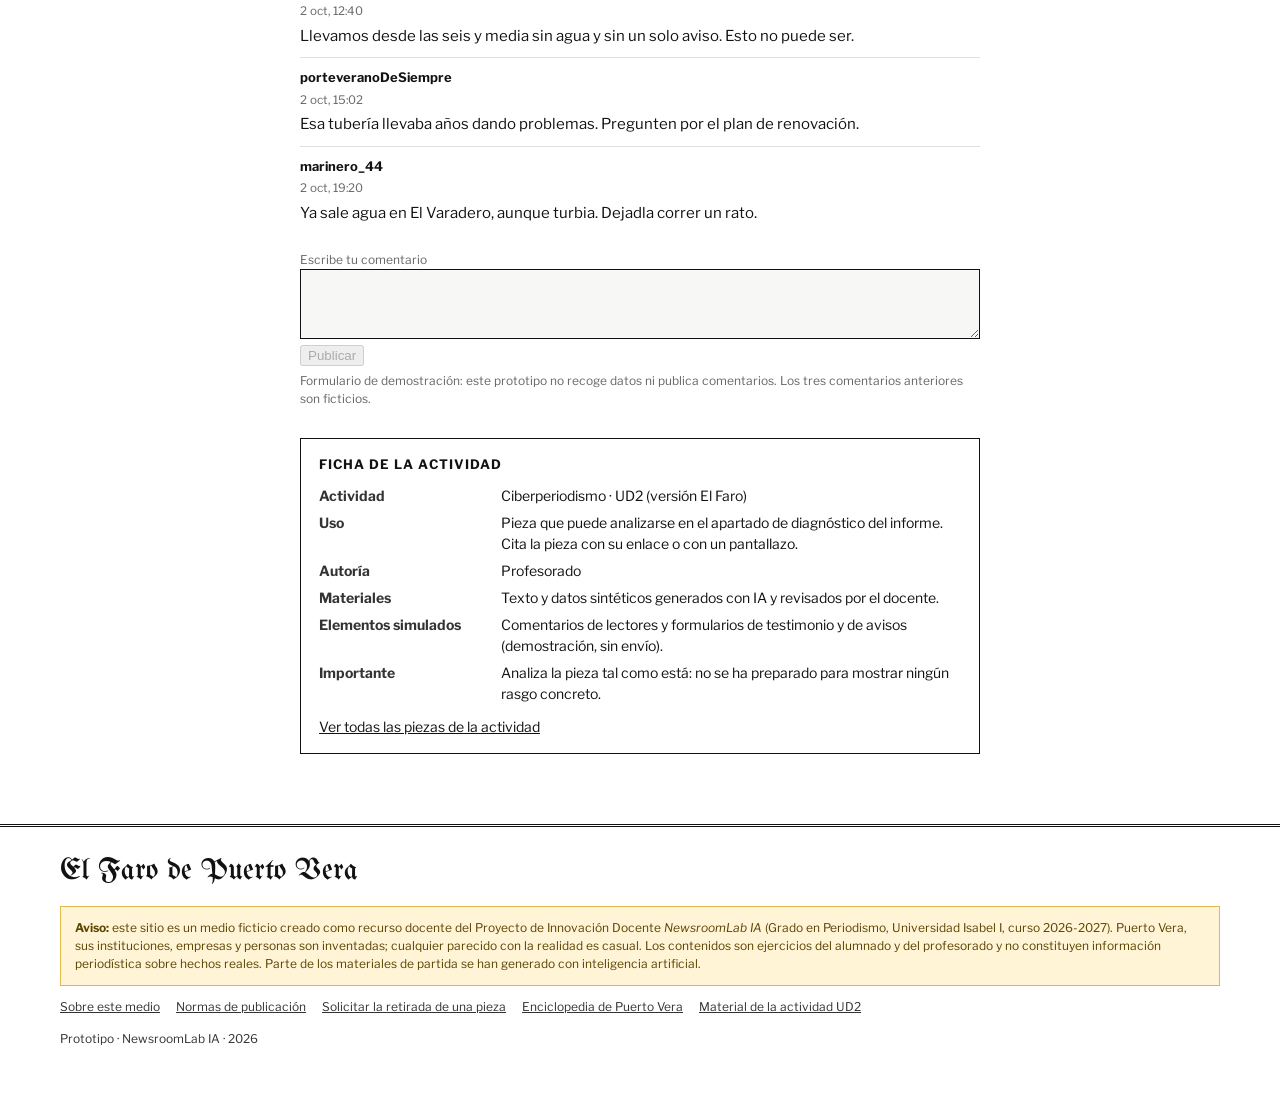
==== commit 46146142: "Ajusta las piezas de la UD2 a las características del temario - Cronología: resumen en inglés, hora " ====
--- a/2026-10-corte-agua-cronologia.html
+++ b/2026-10-corte-agua-cronologia.html
@@ -54,7 +54,7 @@
 
     <div class="meta">
       <span>Por <strong>Redacción</strong> (pieza del profesorado)</span>
-      <span>Publicado el 2 de octubre de 2026, 07:05 · Última actualización: 5 de octubre, 09:30</span>
+      <span>Publicado el 2 de octubre de 2026, 07:05 · Última actualización: 5 de octubre, 09:30 (hora de Puerto Vera)</span>
     </div>
 
     <div class="inline-sim">
@@ -77,6 +77,14 @@
       </ul>
     </div>
 
+    <div class="keypoints" lang="en">
+      <h2>For readers outside Puerto Vera</h2>
+      <ul>
+        <li>A main water pipe burst on Atarazanas Street at 6:40 a.m. (local time) on 2 October and left about 9,000 people without water until 6:50 p.m.</li>
+        <li>The municipal water company, AGUAVERA, blames a pipe laid in 1978. Supply has been restored.</li>
+      </ul>
+    </div>
+
     <div class="body">
       <p>Esta cronología se actualiza con cada novedad. La información completa y ordenada está en <a href="noticia.html">la noticia principal</a>; aquí reunimos, en orden inverso, lo que ocurrió y quién lo dijo. Los protagonistas aparecen descritos en la <a href="puerto-vera.html#personajes">ficha de personajes de la enciclopedia</a>.</p>
     </div>
@@ -136,6 +144,28 @@
         <li><a href="puerto-vera.html#politica">Quién gobierna y quién está en la oposición</a></li>
         <li><a href="2026-10-red-agua-mapa-interactivo.html">Dónde se pierde más agua: el mapa de la red</a></li>
       </ul>
+    </aside>
+
+    <aside class="sidebox" aria-label="Participa">
+      <h2>Participa</h2>
+      <form onsubmit="return false" aria-label="Envío de testimonios (demostración)">
+        <label for="tst" class="demo">¿Estás afectado por el corte? Envíanos tu testimonio o tus fotos.</label>
+        <textarea id="tst" disabled style="width:100%;min-height:60px;margin:6px 0"></textarea>
+        <button type="button" disabled>Enviar testimonio</button>
+        <p class="demo" style="font:12px var(--sans);color:var(--muted)">Formulario de demostración: este prototipo no recoge datos.</p>
+      </form>
+    </aside>
+
+    <aside class="sidebox" aria-label="Avisos por barrio">
+      <h2>Recibe avisos de tu barrio</h2>
+      <form onsubmit="return false" aria-label="Suscripción a avisos (demostración)">
+        <p style="margin:0 0 6px"><label>Barrio:
+          <select disabled><option>El Varadero</option><option>Los Molinos</option><option>Centro Histórico</option></select></label></p>
+        <p style="margin:0 0 6px"><label><input type="checkbox" disabled checked> Alertas de última hora</label><br>
+        <label><input type="checkbox" disabled> Boletín semanal</label></p>
+        <button type="button" disabled>Suscribirme</button>
+        <p class="demo" style="font:12px var(--sans);color:var(--muted)">Formulario de demostración: este prototipo no recoge datos.</p>
+      </form>
     </aside>
 
     <section class="comments" aria-label="Comentarios">
@@ -158,7 +188,7 @@
         <dt>Uso</dt><dd>Pieza que puede analizarse en el apartado de diagnóstico del informe. Cita la pieza con su enlace o con un pantallazo.</dd>
         <dt>Autoría</dt><dd>Profesorado</dd>
         <dt>Materiales</dt><dd>Texto y datos sintéticos generados con IA y revisados por el docente.</dd>
-        <dt>Elementos simulados</dt><dd>Comentarios de lectores.</dd>
+        <dt>Elementos simulados</dt><dd>Comentarios de lectores y formularios de testimonio y de avisos (demostración, sin envío).</dd>
         <dt>Importante</dt><dd>Analiza la pieza tal como está: no se ha preparado para mostrar ningún rasgo concreto.</dd>
       </dl>
       <p style="margin:12px 0 0"><a class="inl" href="ciberperiodismo-ud2.html" style="text-decoration:underline">Ver todas las piezas de la actividad</a></p>
--- a/assets/css/actividad.css
+++ b/assets/css/actividad.css
@@ -120,3 +120,11 @@
   .mapgrid { grid-template-columns: 1fr; }
   .gallery { grid-template-columns: 1fr; }
 }
+
+/* Tamaño del texto ajustable y galería lineal */
+.article.wide .body p { font-size: calc(19px * var(--fs, 1)); }
+.slider figure { margin: 0; }
+.slider-nav { display: flex; gap: 12px; align-items: center; justify-content: center; font: 13px var(--sans); margin-top: 10px; }
+.slider-nav button { font: 600 13px var(--sans); background: #fff; border: 1px solid var(--ink); padding: 5px 12px; border-radius: 2px; cursor: pointer; }
+.slider-nav button:hover { background: var(--paper); }
+.slider figure[hidden] { display: none; }
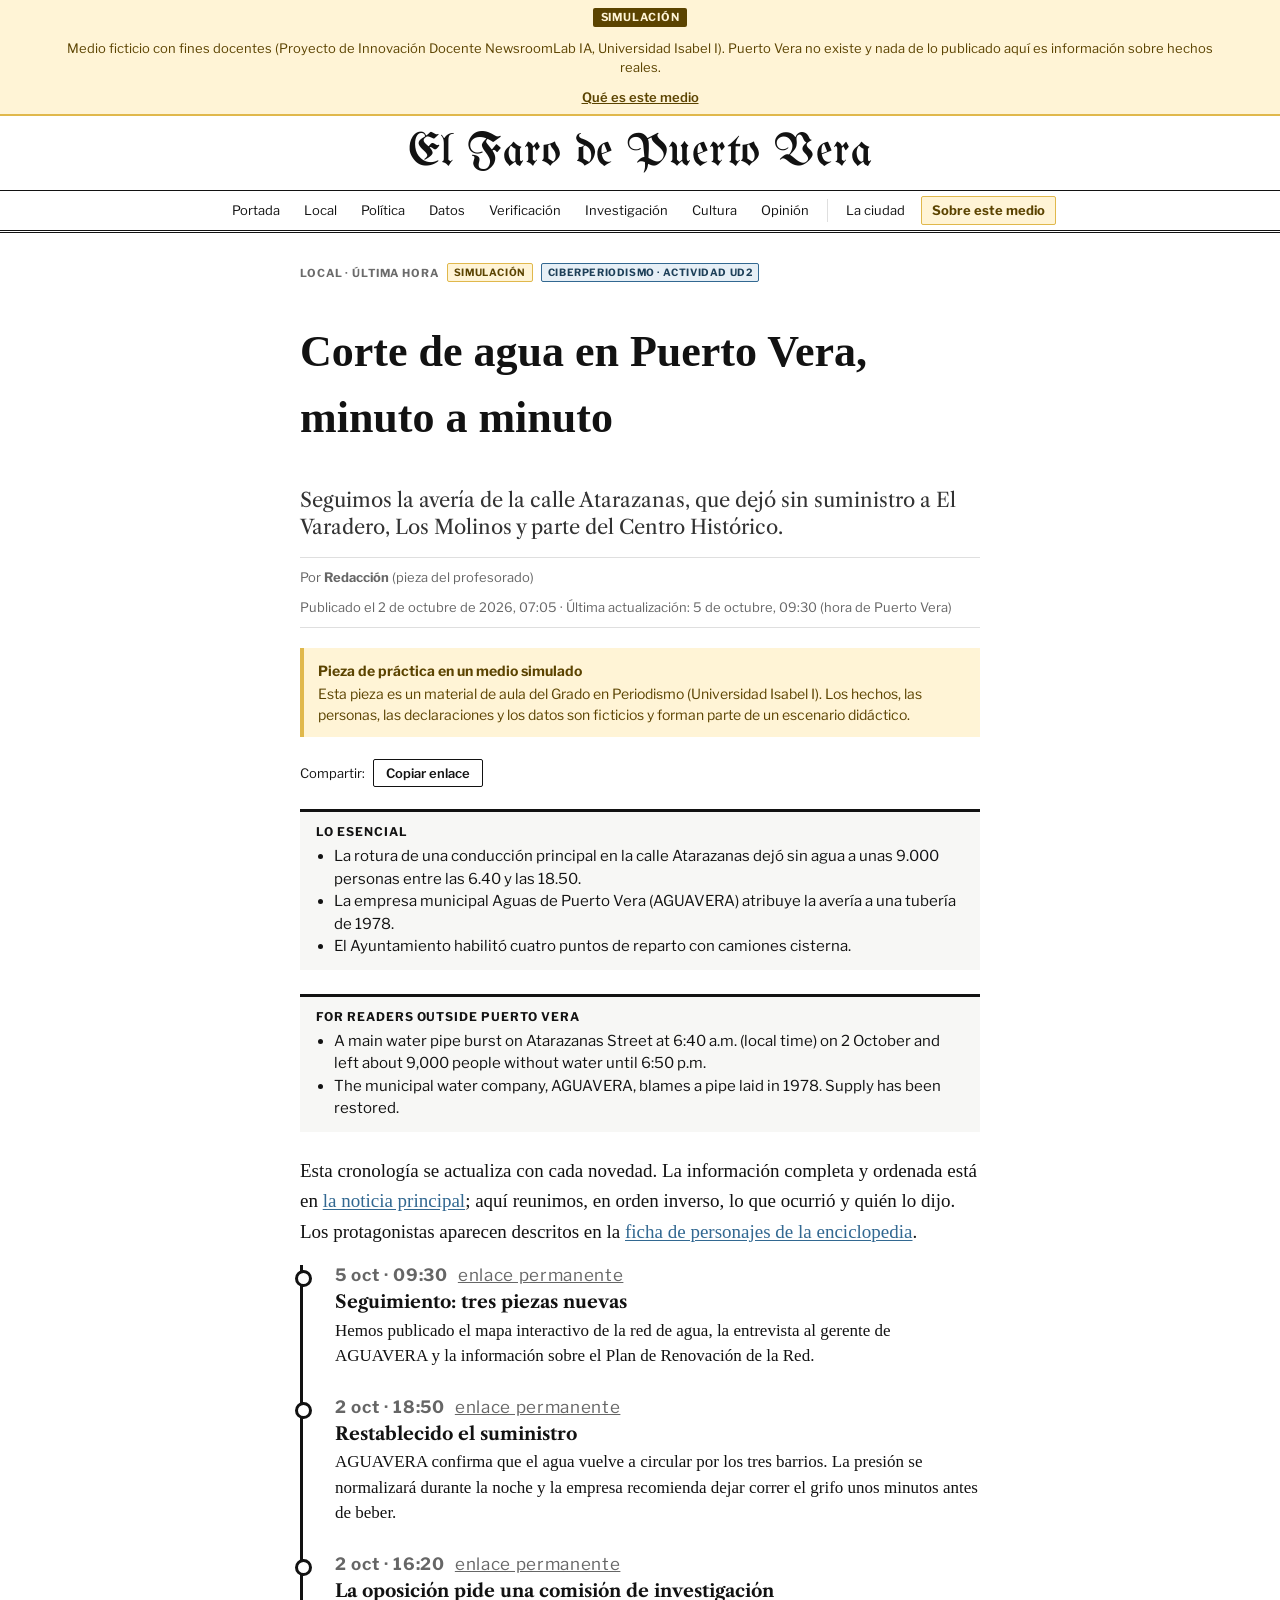
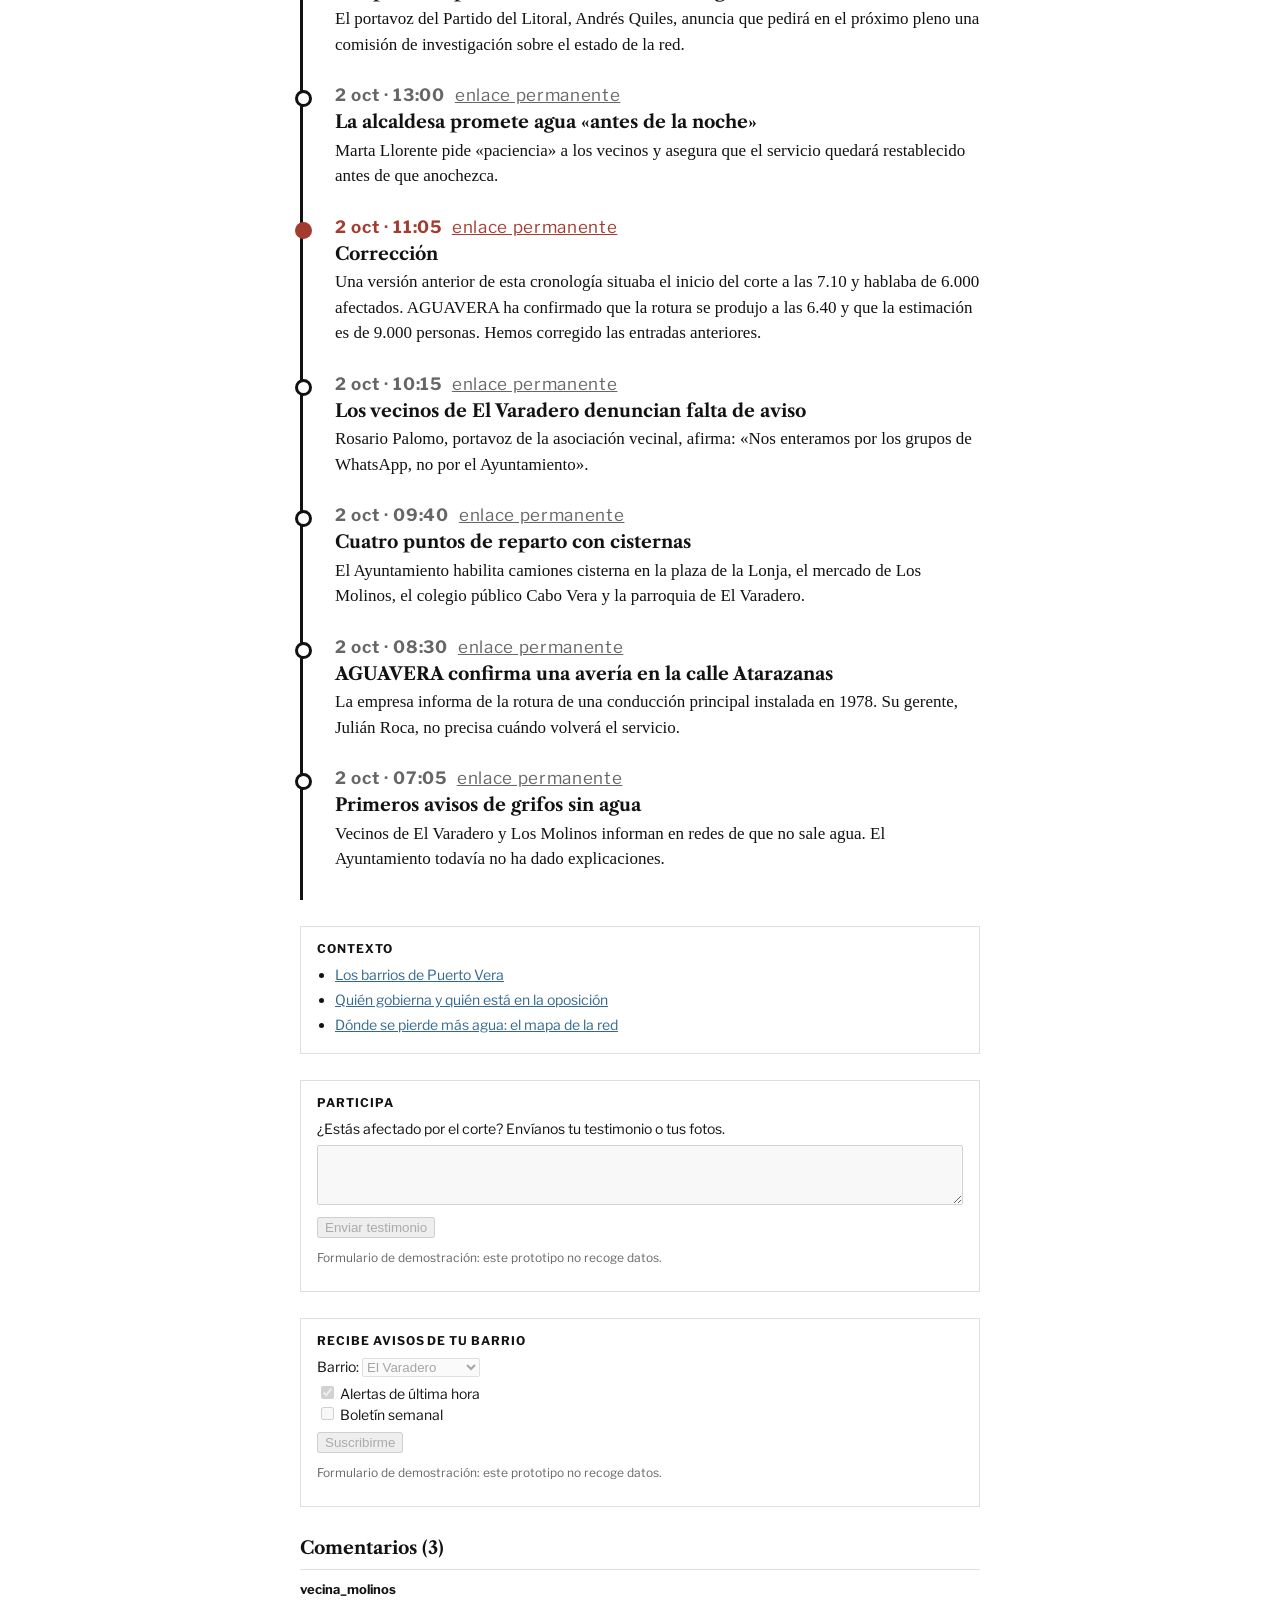
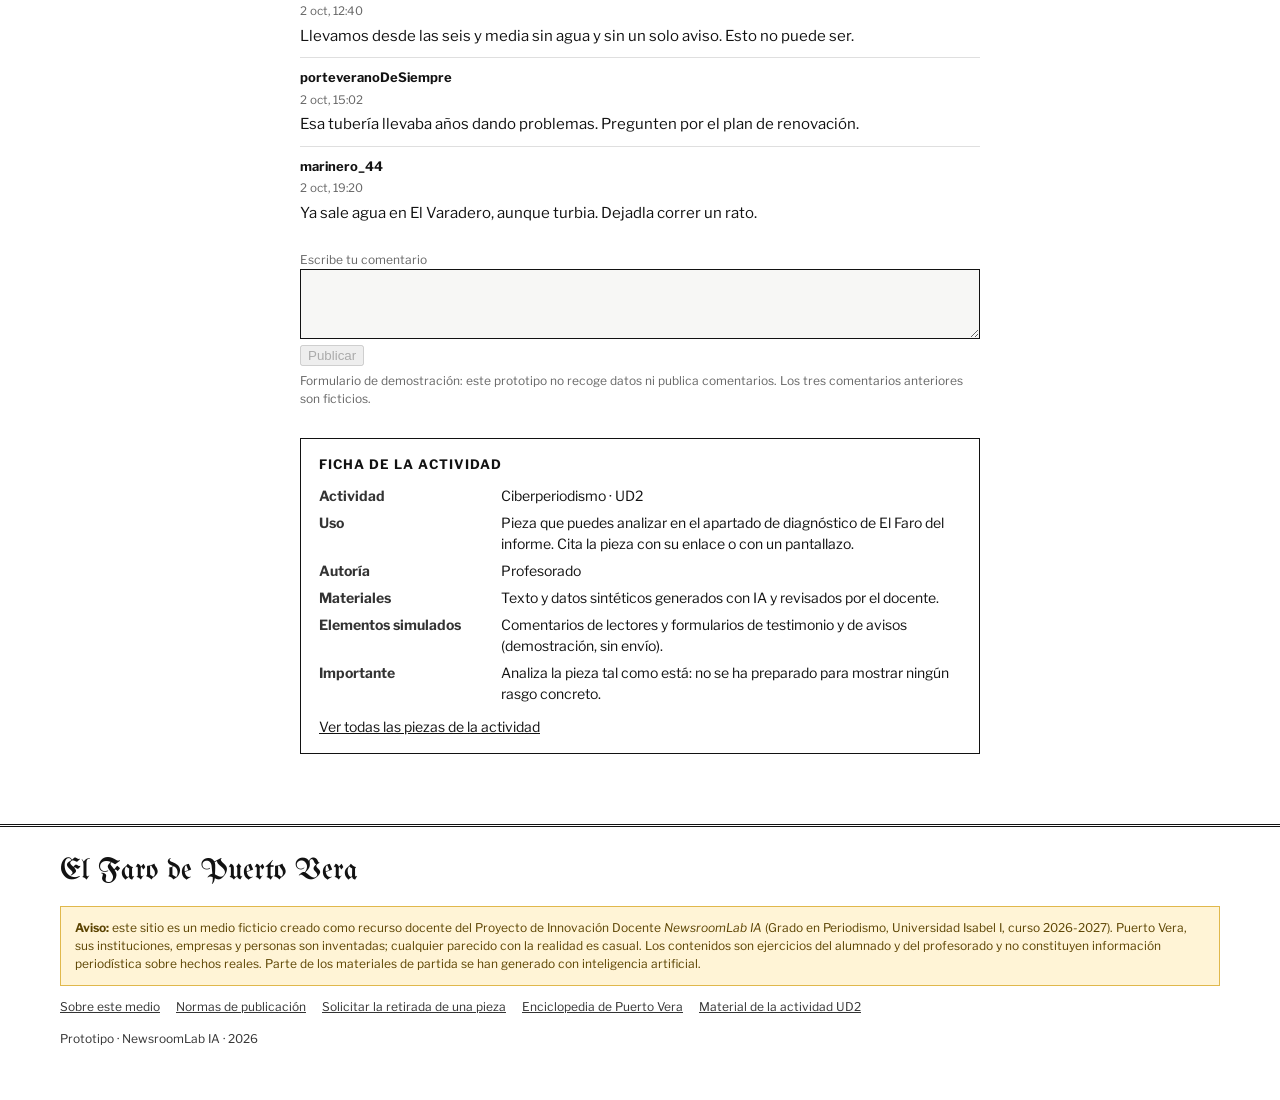
==== commit 21928286: "Actividad UD2 única para todo el alumnado: retira la referencia a versiones Co-Authored-By: Claude S" ====
--- a/2026-10-corte-agua-cronologia.html
+++ b/2026-10-corte-agua-cronologia.html
@@ -184,8 +184,8 @@
     <section class="brief-card" aria-label="Ficha de la actividad">
       <h2>Ficha de la actividad</h2>
       <dl>
-        <dt>Actividad</dt><dd>Ciberperiodismo · UD2 (versión El Faro)</dd>
-        <dt>Uso</dt><dd>Pieza que puede analizarse en el apartado de diagnóstico del informe. Cita la pieza con su enlace o con un pantallazo.</dd>
+        <dt>Actividad</dt><dd>Ciberperiodismo · UD2</dd>
+        <dt>Uso</dt><dd>Pieza que puedes analizar en el apartado de diagnóstico de El Faro del informe. Cita la pieza con su enlace o con un pantallazo.</dd>
         <dt>Autoría</dt><dd>Profesorado</dd>
         <dt>Materiales</dt><dd>Texto y datos sintéticos generados con IA y revisados por el docente.</dd>
         <dt>Elementos simulados</dt><dd>Comentarios de lectores y formularios de testimonio y de avisos (demostración, sin envío).</dd>
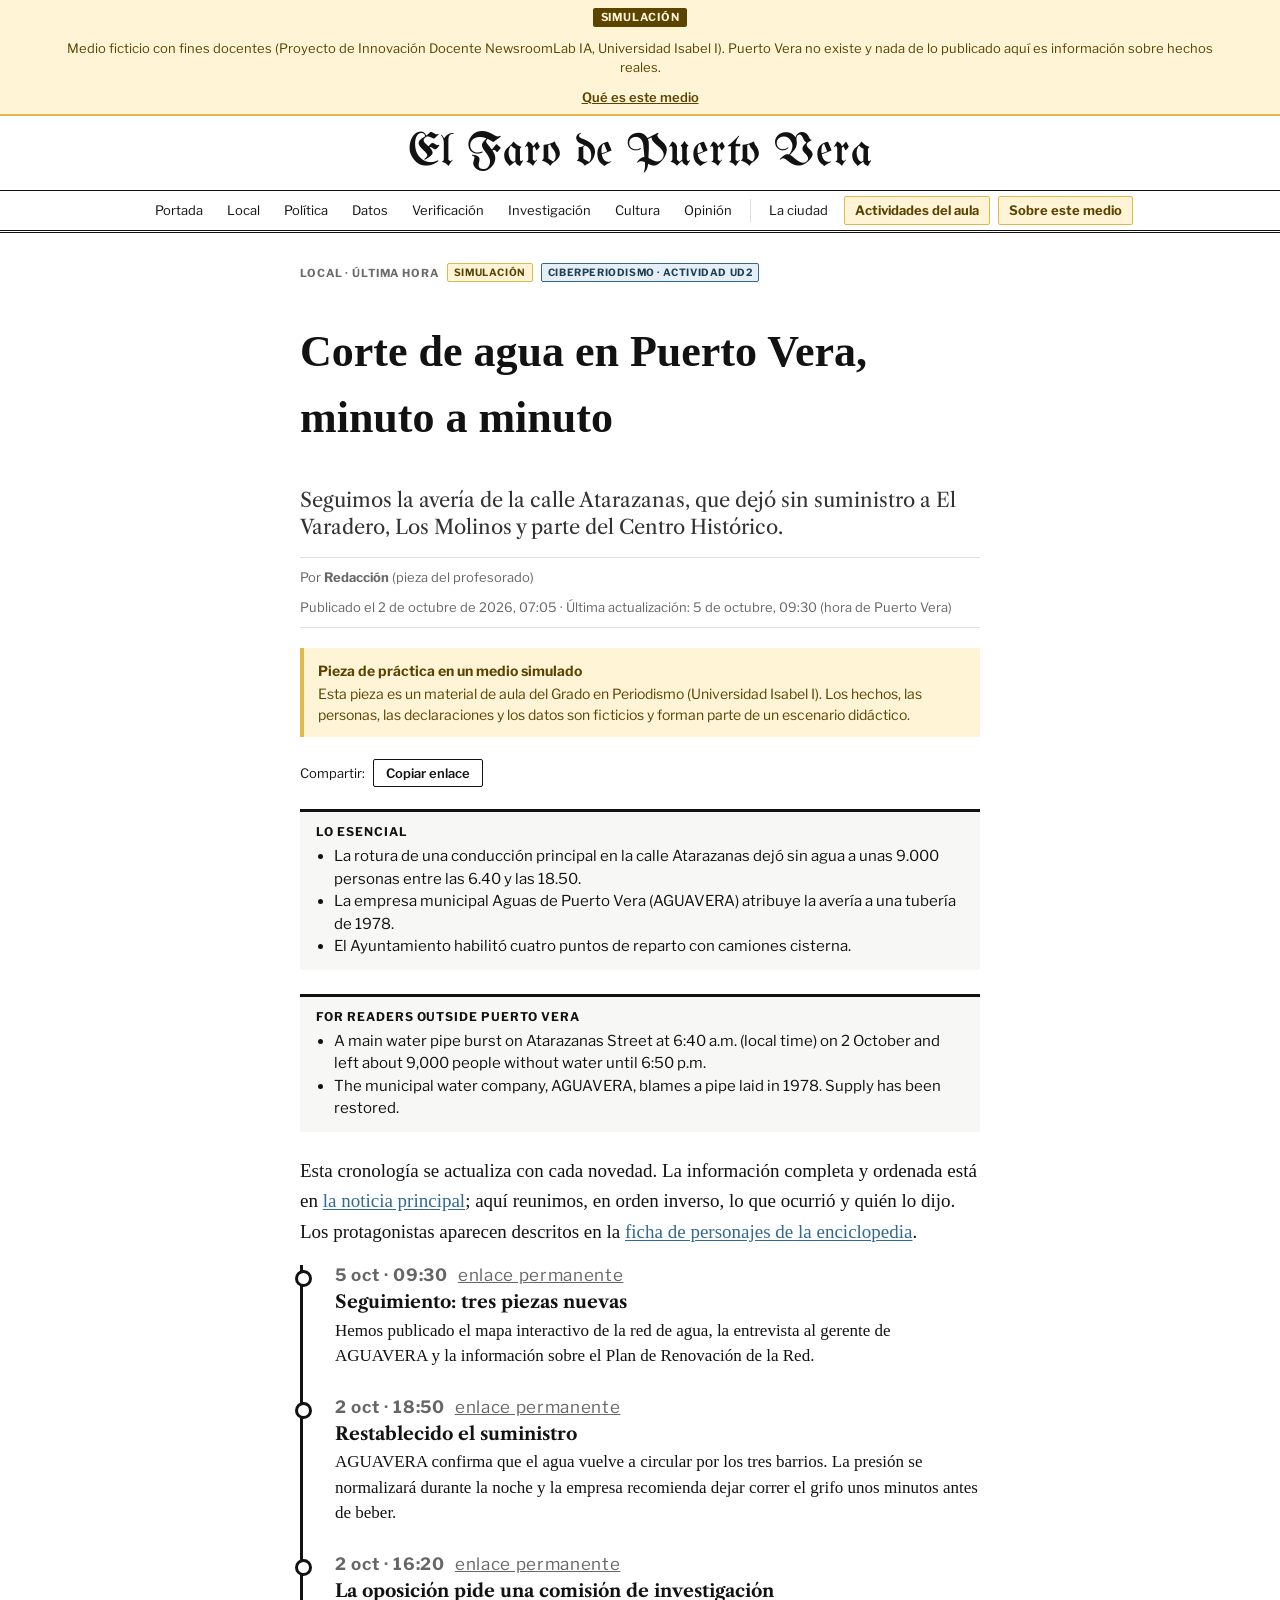
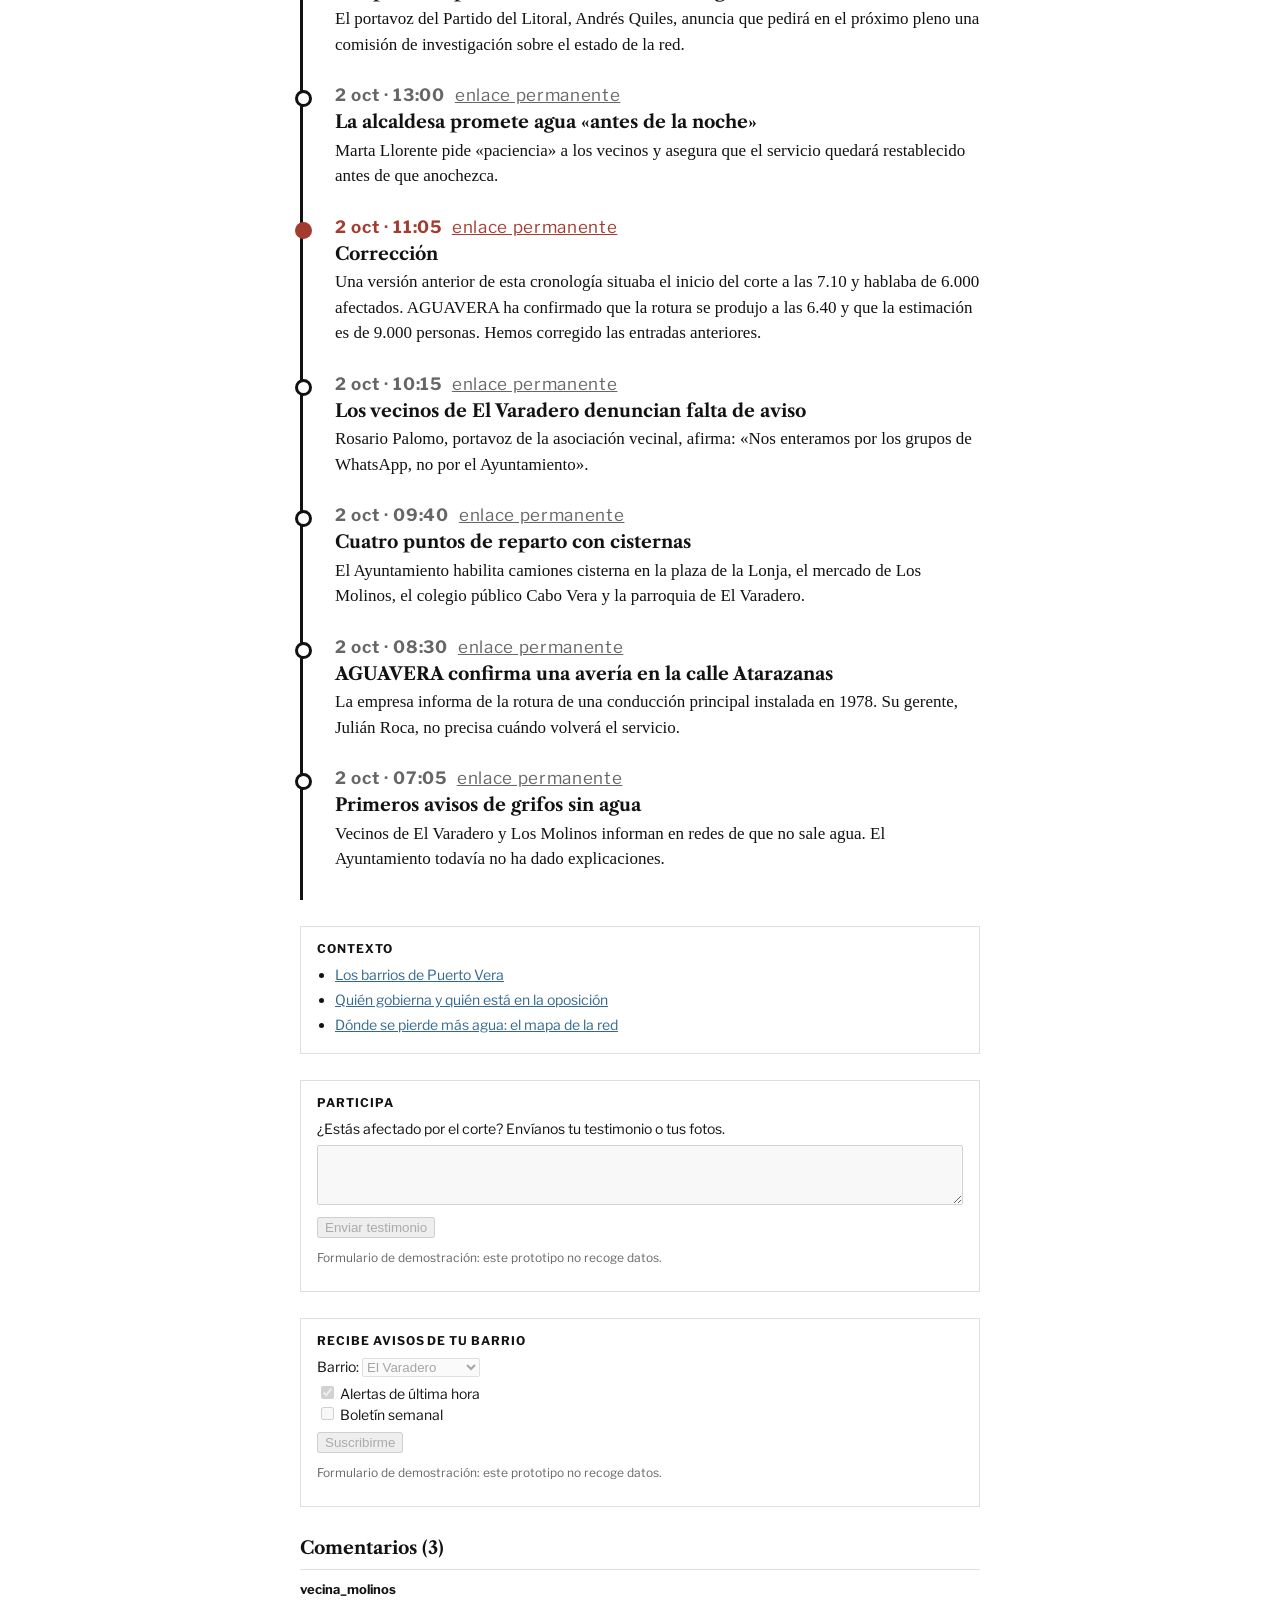
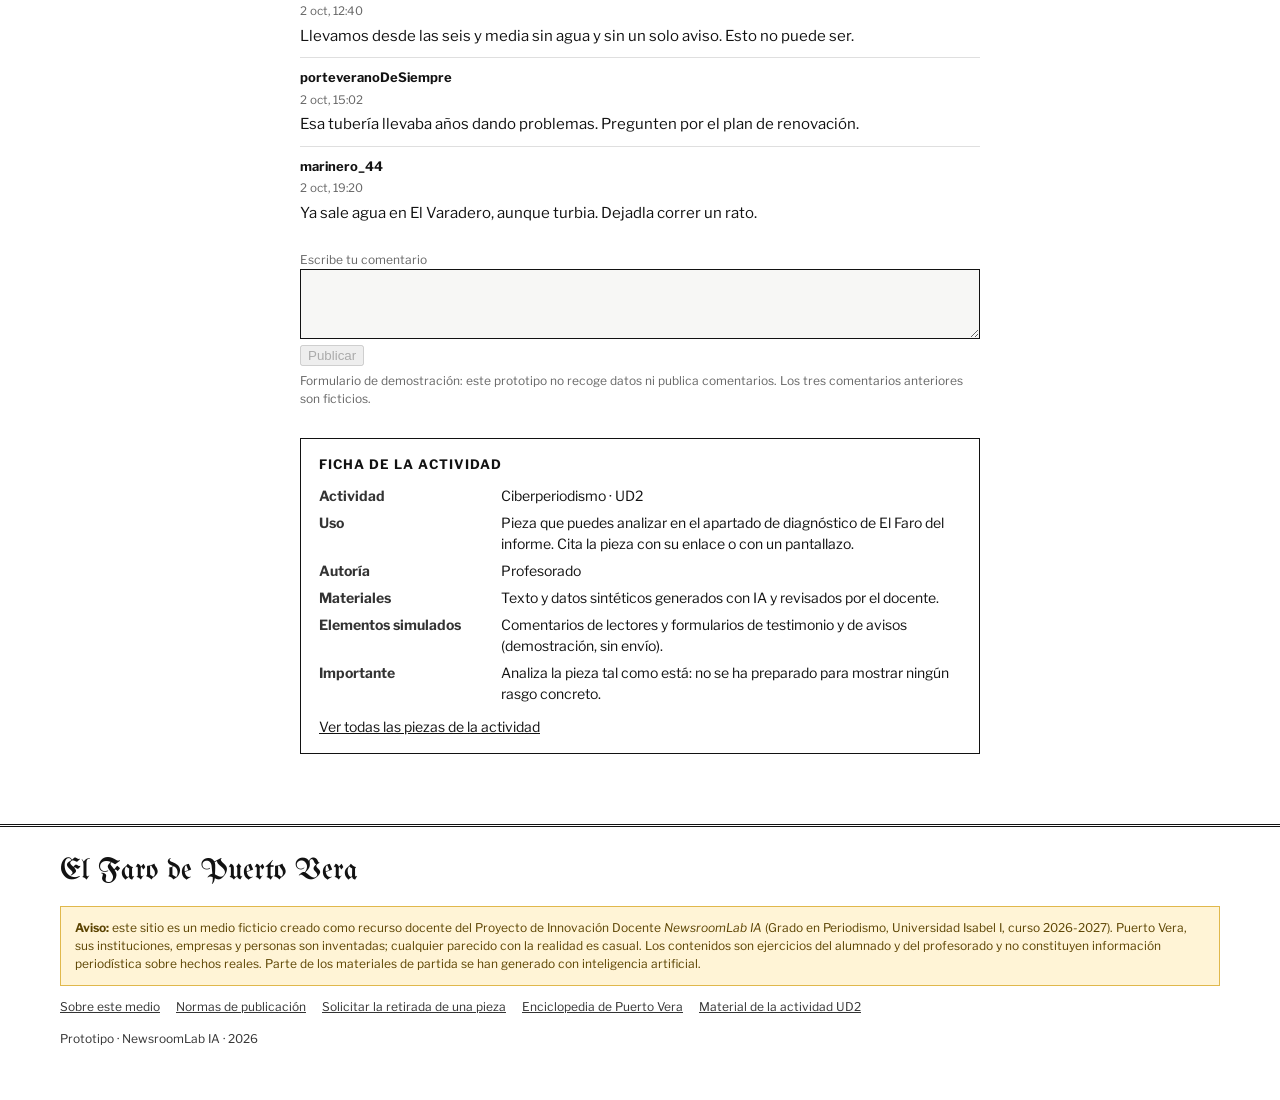
==== commit d31a77e7: "Portada: bloque destacado y enlace en el menú para las actividades del aula (UD2 y UD4) Co-Authored-" ====
--- a/2026-10-corte-agua-cronologia.html
+++ b/2026-10-corte-agua-cronologia.html
@@ -41,6 +41,7 @@
       <li><a href="index.html#opinion">Opinión</a></li>
       <li class="sep" aria-hidden="true"></li>
       <li><a href="puerto-vera.html">La ciudad</a></li>
+      <li><a href="index.html#aula" class="about">Actividades del aula</a></li>
       <li><a href="sobre.html" class="about">Sobre este medio</a></li>
     </ul>
   </div>
--- a/assets/css/actividad.css
+++ b/assets/css/actividad.css
@@ -128,3 +128,21 @@
 .slider-nav button { font: 600 13px var(--sans); background: #fff; border: 1px solid var(--ink); padding: 5px 12px; border-radius: 2px; cursor: pointer; }
 .slider-nav button:hover { background: var(--paper); }
 .slider figure[hidden] { display: none; }
+
+/* Reportajes de la UD4 */
+.pullquote { margin: 26px 0; padding: 4px 0 4px 18px; border-left: 4px solid var(--ink); font: italic 400 24px/1.35 var(--serif); }
+.social-sim { border: 1px solid var(--rule-strong); background: var(--paper); padding: 12px 14px; margin: 22px 0; font-family: var(--sans); font-size: 14px; max-width: 520px; }
+.social-sim p { margin: 0 0 6px !important; font-size: 14px !important; }
+.social-sim small { color: var(--muted); }
+
+/* Bloque de actividades del aula en la portada */
+.aula-banner { border: 1px solid var(--ink); border-top: 4px solid #326891; background: var(--paper); padding: 16px 20px 18px; margin: 18px 0 8px; font-family: var(--sans); }
+.aula-head h2 { font: 700 13px var(--sans); text-transform: uppercase; letter-spacing: .08em; margin: 0 0 4px; }
+.aula-head p { margin: 0 0 12px; font-size: 14px; color: var(--ink-2); }
+.aula-cards { display: grid; grid-template-columns: 1fr 1fr; gap: 14px; }
+.aula-card { display: flex; flex-direction: column; gap: 4px; background: #fff; border: 1px solid var(--ink); padding: 12px 14px; color: var(--ink); text-decoration: none; font-size: 14px; }
+.aula-card strong { font: 700 19px var(--serif); line-height: 1.25; }
+.aula-card:hover, .aula-card:focus-visible { background: #e6eff6; text-decoration: none; }
+.aula-tag { align-self: flex-start; font-size: 10px; font-weight: 700; letter-spacing: .06em; text-transform: uppercase; color: #1d3f58; background: #e6eff6; border: 1px solid #326891; padding: 1px 6px; border-radius: 2px; }
+.aula-go { margin-top: 6px; font-weight: 700; color: var(--link); text-decoration: underline; text-underline-offset: 2px; }
+@media (max-width: 760px) { .aula-cards { grid-template-columns: 1fr; } }
